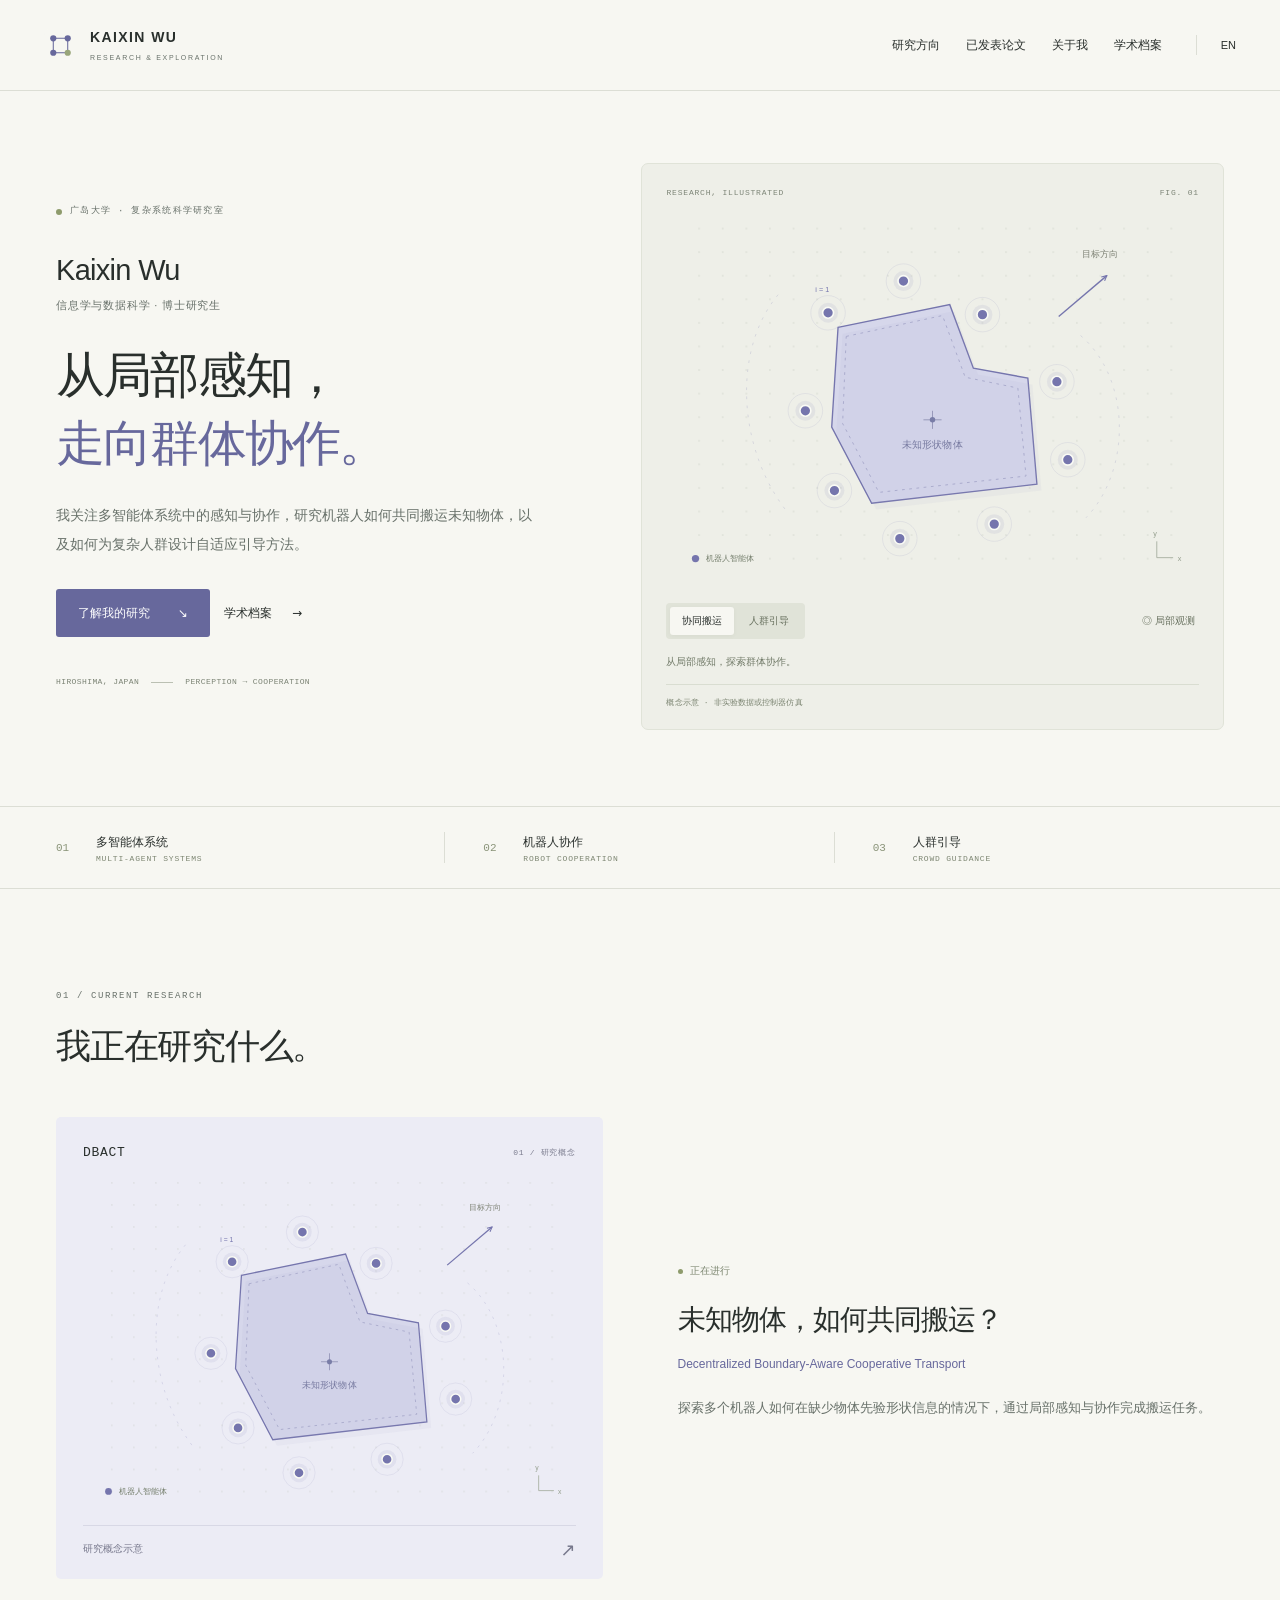
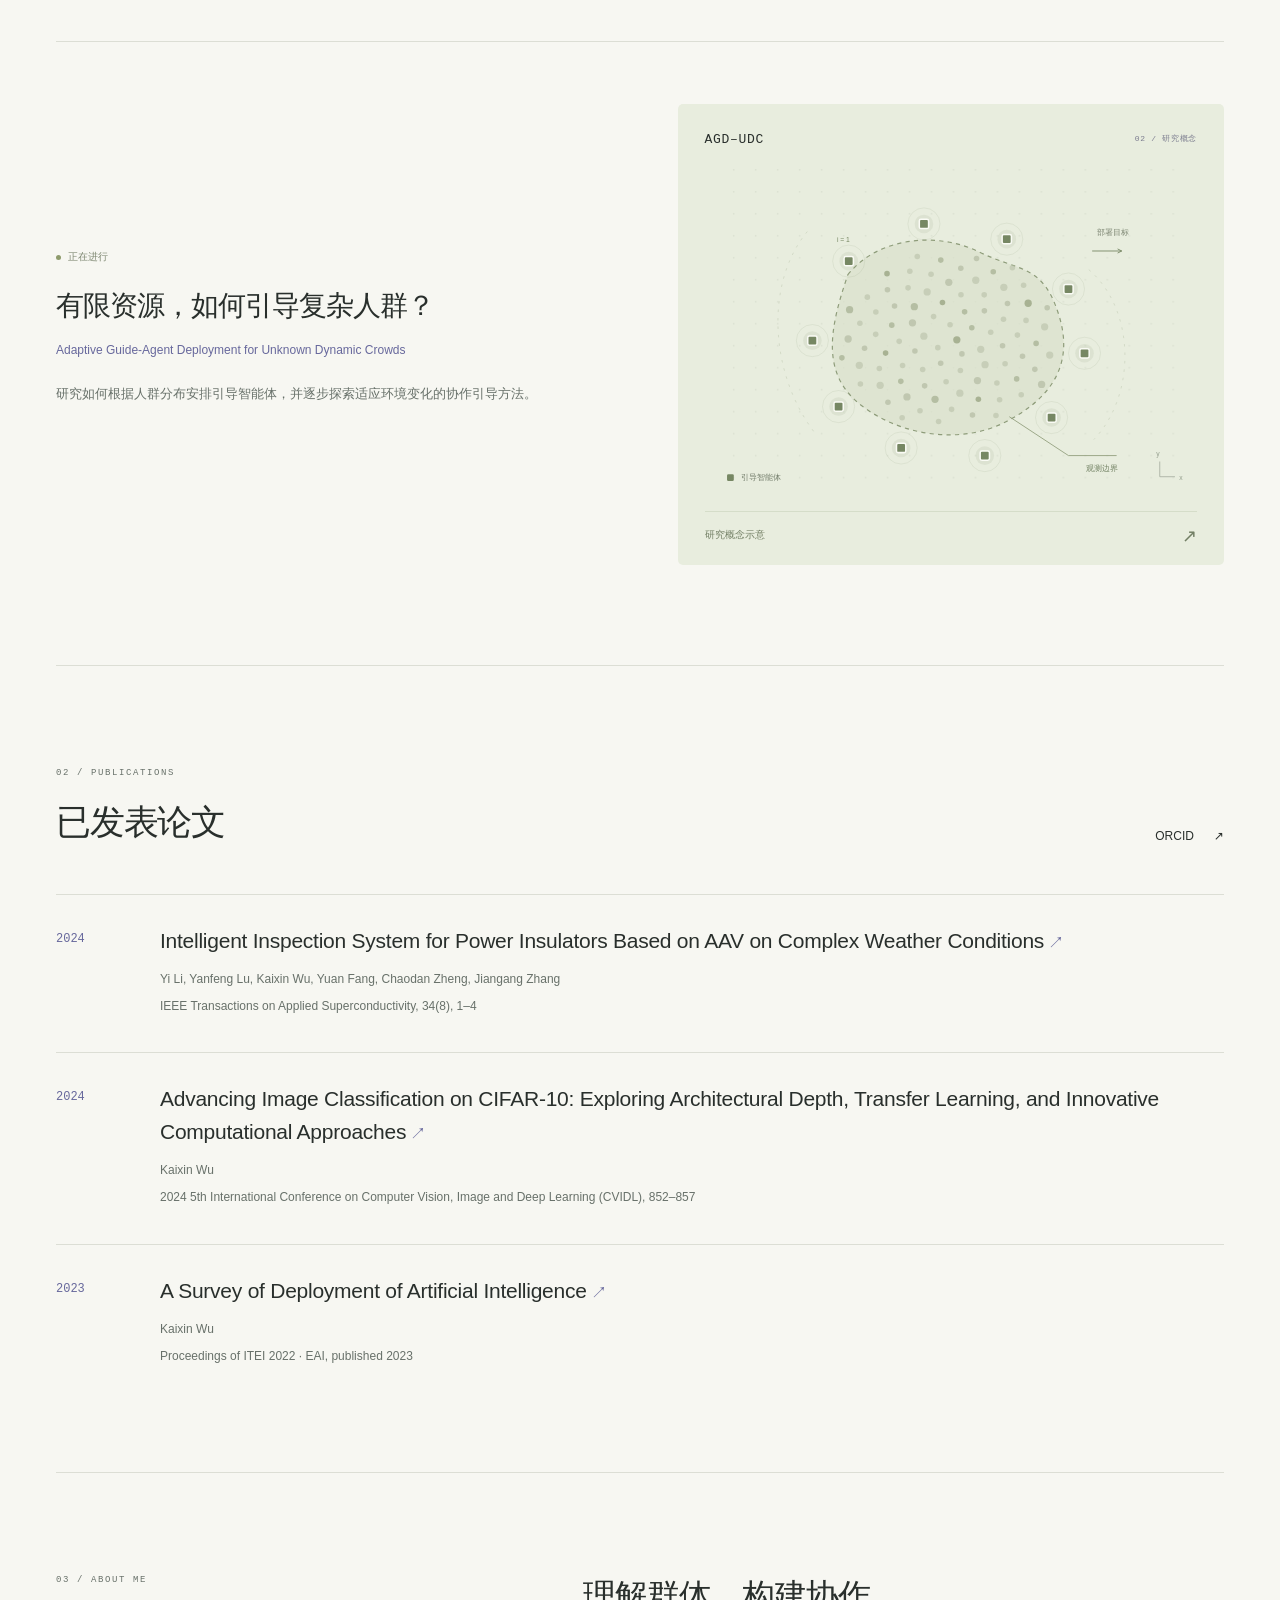
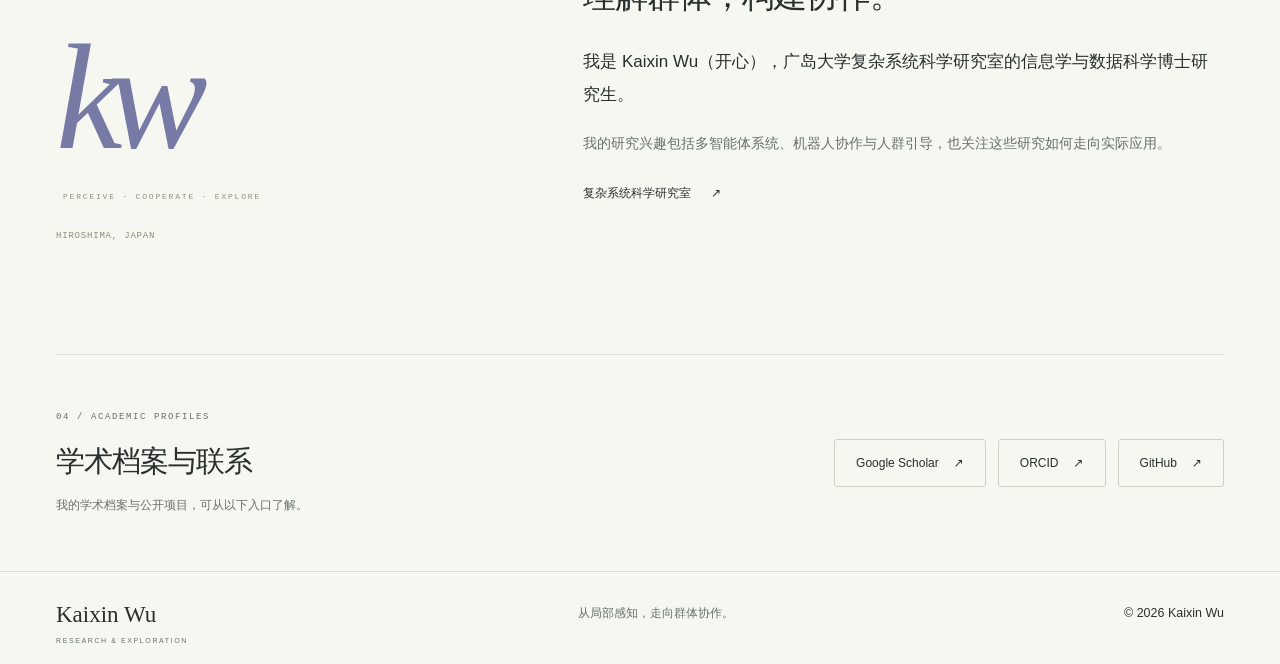
==== site/index.html @ 4027f494 "Publish concise profile with verified publications and remove unpublished material from main history" ====
<!doctype html><html lang="zh-CN"><head><meta charset="utf-8"><meta name="viewport" content="width=device-width,initial-scale=1"><title>Kaixin Wu · 个人研究主页</title><meta name="description" content="我关注多智能体系统中的感知与协作，研究机器人如何共同搬运未知物体，以及如何为复杂人群设计自适应引导方法。"><meta name="theme-color" content="#f7f7f2"><meta property="og:title" content="Kaixin Wu · Research & Exploration"><meta property="og:type" content="website"><meta property="og:image" content="https://wu-kaixin.github.io/collective-horizons/assets/social-card.png"><meta property="og:description" content="我关注多智能体系统中的感知与协作，研究机器人如何共同搬运未知物体，以及如何为复杂人群设计自适应引导方法。"><link rel="canonical" href="https://wu-kaixin.github.io/collective-horizons/"><link rel="alternate" hreflang="zh-CN" href="https://wu-kaixin.github.io/collective-horizons/"><link rel="alternate" hreflang="en" href="https://wu-kaixin.github.io/collective-horizons/en/"><link rel="icon" href="./assets/favicon.svg"><link rel="stylesheet" href="./assets/style.css"><link rel="stylesheet" href="./assets/portfolio.css"><script defer src="./assets/app.js"></script></head><body data-language="zh"><a class="skip" href="#main">跳至内容</a><header class="site-header"><div class="header-inner"><a class="brand" href="./"><img src="./assets/favicon.svg" width="33" height="33" alt=""><span>KAIXIN WU<small>RESEARCH & EXPLORATION</small></span></a><nav class="main-nav" id="navigation" aria-label="主导航"><a href="#research">研究方向</a><a href="#publications">已发表论文</a><a href="#about">关于我</a><a href="#profiles">学术档案</a></nav><div class="header-actions"><a class="lang-switch" href="en/" aria-label="Switch to English">EN</a><button class="menu-button" aria-expanded="false" aria-controls="navigation" aria-label="打开导航">☰</button></div></div></header>
<main id="main"><section class="pf-hero wrap"><div class="pf-hero-copy"><div class="pf-eyebrow"><i></i>广岛大学 · 复杂系统科学研究室</div><p class="pf-name">Kaixin Wu<span>信息学与数据科学 · 博士研究生</span></p><h1>从局部感知，<br><em>走向群体协作。</em></h1><p class="pf-intro">我关注多智能体系统中的感知与协作，研究机器人如何共同搬运未知物体，以及如何为复杂人群设计自适应引导方法。</p><div class="hero-buttons"><a class="button primary" href="#research">了解我的研究 <span>↘</span></a><a class="pf-text-link" href="#profiles">学术档案 <span>→</span></a></div><p class="pf-location">HIROSHIMA, JAPAN <span></span> PERCEPTION → COOPERATION</p></div>
<div class="pf-visual" data-concept-root data-prefix="./" data-language="zh"><div class="pf-visual-top"><span>RESEARCH, ILLUSTRATED</span><span data-concept-index>FIG. 01</span></div><img data-concept-image src="./assets/concept-transport-zh.svg" width="620" height="440" alt="机器人协作概念图"><div class="pf-visual-controls"><div role="group" aria-label="研究示意主题"><button data-mode="transport" aria-pressed="true" disabled>协同搬运</button><button data-mode="crowd" aria-pressed="false" disabled>人群引导</button></div><button class="pf-sensing" data-sensing aria-pressed="false" disabled>◎ 局部观测</button></div><p data-concept-caption>从局部感知，探索群体协作。</p><div class="pf-figure-note">概念示意 · 非实验数据或控制器仿真</div></div></section>
<div class="pf-topic-strip"><div class="wrap"><span><b>01</b>多智能体系统<small>MULTI-AGENT SYSTEMS</small></span><span><b>02</b>机器人协作<small>ROBOT COOPERATION</small></span><span><b>03</b>人群引导<small>CROWD GUIDANCE</small></span></div></div>
<section id="research" class="section wrap"><div class="pf-section-heading"><div><span class="eyebrow">01 / CURRENT RESEARCH</span><h2>我正在研究什么。</h2></div></div><article class="pf-project "><div class="pf-project-art transport"><div class="pf-art-top"><span>DBACT</span><span>01 / 研究概念</span></div><img src="./assets/concept-transport-zh.svg" alt="研究主题概念示意，非实验结果" width="620" height="440" loading="lazy"><div class="pf-art-bottom">研究概念示意<span>↗</span></div></div><div class="pf-project-copy"><span class="pf-status"><i></i>正在进行</span><h3>未知物体，如何共同搬运？</h3><p class="pf-project-subtitle">Decentralized Boundary-Aware Cooperative Transport</p><p>探索多个机器人如何在缺少物体先验形状信息的情况下，通过局部感知与协作完成搬运任务。</p></div></article><article class="pf-project reverse"><div class="pf-project-art crowd"><div class="pf-art-top"><span>AGD–UDC</span><span>02 / 研究概念</span></div><img src="./assets/concept-crowd-zh.svg" alt="研究主题概念示意，非实验结果" width="620" height="440" loading="lazy"><div class="pf-art-bottom">研究概念示意<span>↗</span></div></div><div class="pf-project-copy"><span class="pf-status"><i></i>正在进行</span><h3>有限资源，如何引导复杂人群？</h3><p class="pf-project-subtitle">Adaptive Guide-Agent Deployment for Unknown Dynamic Crowds</p><p>研究如何根据人群分布安排引导智能体，并逐步探索适应环境变化的协作引导方法。</p></div></article></section>
<section id="publications" class="section wrap pf-publications"><div class="pf-section-heading"><div><span class="eyebrow">02 / PUBLICATIONS</span><h2>已发表论文</h2></div><a class="pf-text-link" href="https://orcid.org/0009-0009-8963-4432" target="_blank" rel="noopener noreferrer">ORCID <span>↗</span></a></div><article class="pf-publication"><span class="pf-publication-year">2024</span><div><h3><a href="https://doi.org/10.1109/TASC.2024.3465368" target="_blank" rel="noopener noreferrer">Intelligent Inspection System for Power Insulators Based on AAV on Complex Weather Conditions<span aria-hidden="true"> ↗</span></a></h3><p>Yi Li, Yanfeng Lu, Kaixin Wu, Yuan Fang, Chaodan Zheng, Jiangang Zhang</p><p class="pf-publication-venue">IEEE Transactions on Applied Superconductivity, 34(8), 1–4</p></div></article><article class="pf-publication"><span class="pf-publication-year">2024</span><div><h3><a href="https://doi.org/10.1109/CVIDL62147.2024.10604269" target="_blank" rel="noopener noreferrer">Advancing Image Classification on CIFAR-10: Exploring Architectural Depth, Transfer Learning, and Innovative Computational Approaches<span aria-hidden="true"> ↗</span></a></h3><p>Kaixin Wu</p><p class="pf-publication-venue">2024 5th International Conference on Computer Vision, Image and Deep Learning (CVIDL), 852–857</p></div></article><article class="pf-publication"><span class="pf-publication-year">2023</span><div><h3><a href="https://doi.org/10.4108/eai.23-12-2022.2329084" target="_blank" rel="noopener noreferrer">A Survey of Deployment of Artificial Intelligence<span aria-hidden="true"> ↗</span></a></h3><p>Kaixin Wu</p><p class="pf-publication-venue">Proceedings of ITEI 2022 · EAI, published 2023</p></div></article></section>
<section id="about" class="section wrap pf-about"><div><span class="eyebrow">03 / ABOUT ME</span><div class="pf-monogram" aria-hidden="true">kw<span>PERCEIVE · COOPERATE · EXPLORE</span></div><p>HIROSHIMA, JAPAN</p></div><div><h2>理解群体，构建协作。</h2><p>我是 Kaixin Wu（开心），广岛大学复杂系统科学研究室的信息学与数据科学博士研究生。</p><p>我的研究兴趣包括多智能体系统、机器人协作与人群引导，也关注这些研究如何走向实际应用。</p><div class="about-links"><a class="pf-text-link" href="https://csslab.jp/members/" target="_blank" rel="noopener noreferrer">复杂系统科学研究室 <span>↗</span></a></div></div></section>
<section id="profiles" class="pf-contact wrap"><div><span class="eyebrow">04 / ACADEMIC PROFILES</span><h2>学术档案与联系</h2><p>我的学术档案与公开项目，可从以下入口了解。</p></div><div class="profile-links"><a class="button secondary" href="https://scholar.google.com/citations?hl=zh-CN&amp;user=kzJ1vUcAAAAJ" target="_blank" rel="noopener noreferrer">Google Scholar <span aria-hidden="true">↗</span></a><a class="button secondary" href="https://orcid.org/0009-0009-8963-4432" target="_blank" rel="noopener noreferrer">ORCID <span aria-hidden="true">↗</span></a><a class="button secondary" href="https://github.com/Wu-kaixin" target="_blank" rel="noopener noreferrer">GitHub <span aria-hidden="true">↗</span></a></div></section></main>
<footer><div class="footer-inner"><a class="footer-brand" href="#main">Kaixin Wu<span>RESEARCH & EXPLORATION</span></a><p>从局部感知，走向群体协作。</p><small>© 2026 Kaixin Wu</small></div></footer></body></html>
---- site/assets/style.css ----
@charset "UTF-8";
:root{--ink:#1d2d3d;--muted:#657585;--blue:#365eb6;--pale:#edf2fa;--orange:#dc734c;--line:#dde4ea;--paper:#f8fafb;--white:#fff;--green:#41796b}
*{box-sizing:border-box}html{scroll-behavior:smooth;scroll-padding-top:110px}body{margin:0;background:var(--paper);color:var(--ink);font-family:Inter,"Segoe UI","Noto Sans SC","Microsoft YaHei",sans-serif;font-size:15px;line-height:1.8;-webkit-font-smoothing:antialiased}
a{color:inherit;text-decoration:none}button,select{font:inherit}button,a,select{-webkit-tap-highlight-color:transparent}button{cursor:pointer}button:disabled{cursor:default}a:focus-visible,button:focus-visible,select:focus-visible,summary:focus-visible{outline:3px solid var(--orange);outline-offset:5px}img{max-width:100%;height:auto}h1,h2,h3,p{margin-top:0}h1,h2,h3{font-weight:550;line-height:1.4;letter-spacing:-.035em}h2{font-size:36px;margin-bottom:22px}h3{font-size:23px}p{color:var(--muted)}code{font-size:12px;word-break:break-word}::selection{background:#d4e1fd}
.wrap{width:min(1200px,calc(100% - 96px));margin-inline:auto}.section{padding:104px 0}.skip{position:fixed;left:20px;top:-100px;z-index:99;background:var(--blue);padding:12px 18px;color:white}.skip:focus{top:14px}.site-header{position:sticky;top:0;z-index:30;background:rgba(248,250,251,.96);border-bottom:1px solid var(--line);backdrop-filter:blur(14px)}
.header-inner{width:min(1344px,calc(100% - 80px));height:92px;margin:auto;display:flex;align-items:center;gap:34px}.brand{display:flex;align-items:center;gap:12px;white-space:nowrap;line-height:1.3;font-size:18px;letter-spacing:-.6px}.brand b{font-family:Georgia,serif;font-weight:400;font-style:italic}.brand small{display:block;font-size:8px;letter-spacing:2.4px;margin-top:7px;color:var(--muted)}
.main-nav{display:flex;align-items:center;gap:28px;margin-left:auto;font-size:13px}.main-nav a:hover,.text-link:hover,.lang-switch:hover{color:var(--blue)}.header-actions{display:flex;gap:15px;align-items:center}.lang-switch{font-size:12px;border-left:1px solid #cbd5df;padding-left:24px}.menu-button{display:none;background:transparent;border:0;font-size:25px}.eyebrow{display:block;font-size:10px;font-weight:650;letter-spacing:1.9px;color:var(--blue);line-height:1.7;margin-bottom:22px}
.hero{display:grid;grid-template-columns:1fr 1.13fr;gap:56px;align-items:center;padding-top:82px;padding-bottom:88px;min-height:710px}.hero h1{font-size:67px;font-weight:500;line-height:1.23;letter-spacing:-2px;margin:20px 0 28px}.hero h1 em{font-style:normal;color:var(--blue)}html[lang=en] .hero h1{font-size:62px;line-height:1.14;letter-spacing:-2.8px}html[lang=en] .hero h1 em{font-family:Georgia,serif;font-style:italic;font-weight:400}
.hero-description{font-size:15px;line-height:1.95;max-width:450px;margin-bottom:30px}.hero-buttons,.button-row{display:flex;gap:14px;align-items:center;flex-wrap:wrap}.button{display:inline-flex;justify-content:center;align-items:center;gap:28px;padding:11px 20px;font-size:13px;line-height:1.7;border:1px solid transparent;transition:background .2s,transform .2s}.button:hover{transform:translateY(-2px)}.primary{background:var(--blue);color:white}.primary:hover{background:#284a92}.secondary{border-color:#cbd6e4}.secondary:hover{background:var(--pale)}.quiet{padding-left:8px}.hero-signature{display:flex;gap:12px;align-items:center;margin-top:39px;font-size:12px}.hero-signature small{display:block;color:var(--muted);font-size:10px;letter-spacing:.3px}.signature{font-family:Georgia,serif;font-style:italic;border:1px solid #d4dce5;width:38px;height:38px;display:grid;place-items:center;border-radius:50%;color:#6b7b91}
.hero-figure{position:relative;margin-top:25px;align-self:center}.figure-top{display:flex;justify-content:space-between;font-size:9px;letter-spacing:1.3px;color:var(--muted);border-bottom:1px solid var(--line);padding-bottom:14px}.dot{display:inline-block;width:6px;height:6px;background:var(--green);border-radius:50%;margin-right:6px}.geometry-view{display:block;width:100%;height:auto;margin-top:13px}.figure-controls{display:flex;justify-content:space-between;gap:14px;align-items:center;border-top:1px solid var(--line);padding-top:17px;font-size:9px;color:var(--muted)}.segmented{display:flex;gap:4px}.segmented button{border:1px solid transparent;background:transparent;font-size:10px;padding:5px 10px;border-radius:3px;color:var(--muted)}.segmented button[aria-pressed=true]{border-color:#c5d2e5;background:#edf2f9;color:var(--blue)}
.discipline-strip{border-block:1px solid var(--line)}.discipline-strip .wrap{display:flex;justify-content:space-between;gap:20px;padding-block:23px;font-size:9px;font-weight:600;letter-spacing:1.5px;color:#5e7184}.section-head{display:flex;align-items:start;justify-content:space-between}.section-head .eyebrow{margin-bottom:14px}.section-head h2{margin-bottom:20px}.section-intro{display:flex;justify-content:space-between;gap:70px;align-items:start;margin-bottom:37px}.section-intro p{max-width:590px;margin:0}.side-note{font-size:10px;letter-spacing:1.5px;color:var(--muted);text-align:right;line-height:2}.section-description{max-width:740px;margin-bottom:34px}
.project-grid{display:grid;grid-template-columns:repeat(3,minmax(0,1fr));gap:20px}.project-card{position:relative;display:flex;flex-direction:column;padding:27px 28px 30px;border:1px solid var(--line);min-height:427px;background:#fff}.card-top{display:flex;align-items:center;justify-content:space-between;gap:8px;font-size:8px;letter-spacing:1px;color:#718193}.status{font-size:9px;letter-spacing:0;white-space:nowrap;padding:2px 7px;background:#edf4f1;color:#417967;border-radius:2px}.status.future{background:#f8eee8;color:#a85e41}.project-card h3{font-size:26px;margin-bottom:15px}.project-card p{font-size:13px;line-height:1.95;margin-bottom:24px}.project-icon{font-family:Georgia,serif;font-size:57px;line-height:1.2;color:var(--blue);margin:26px 0 25px;height:65px;position:relative;max-width:100px}.project-icon i{font-style:normal;position:absolute;font-size:70px;opacity:.2;left:30px;top:-12px}.future-card .project-icon{color:var(--orange)}.project-card .text-link{margin-top:auto;padding-top:25px}.text-link{display:inline-flex;align-items:center;justify-content:space-between;gap:12px;font-size:12px;font-weight:550;line-height:1.65}.tags{display:flex;gap:7px;flex-wrap:wrap}.tags span{font-size:9px;line-height:1.5;padding:4px 7px;background:#f0f3f7;color:#5e7085;letter-spacing:.25px}.crowd-dots{display:grid;grid-template-columns:repeat(5,8px);gap:6px;align-content:center;height:65px;margin:26px 0 25px;transform:rotate(-12deg);width:70px}.crowd-dots i{display:block;background:#6a8e83;width:6px;height:6px;border-radius:50%}.crowd-dots i:nth-child(4n){background:#bfd4cc}.crowd-dots i:nth-child(7n){background:var(--orange)}
.evidence-section,.light-band{background:#eef2f6}.explorer{background:white;border:1px solid #d8e1ea;padding:32px}.explorer-title{display:flex;gap:20px;align-items:start;justify-content:space-between}.explorer-title .eyebrow{font-size:8px;margin-bottom:8px}.explorer-title h3{font-size:28px;margin:0 0 15px}.pill{display:inline-block;font-size:10px;line-height:1.6;color:#59738e;background:#f0f4f8;border:1px solid #dfe7ef;border-radius:3px;padding:5px 9px;white-space:nowrap}.explorer-intro{font-size:12px;margin-bottom:22px}.filter-row{display:grid;grid-template-columns:1fr 1.15fr 1.25fr auto;gap:15px;align-items:end}.filter-row label{font-size:10px;font-weight:600;color:#62778c;display:flex;flex-direction:column;gap:7px;letter-spacing:.3px}select{display:block;min-width:0;width:100%;color:#314459;border:1px solid #ced9e4;background:#fff;border-radius:3px;padding:10px 28px 10px 10px;font-size:12px;height:42px}.reset-button{height:42px;background:#f1f5f9;color:#557088;border:1px solid #dce5ed;border-radius:3px;padding:8px 16px;font-size:11px}
.data-stats{display:grid;grid-template-columns:repeat(4,1fr);gap:20px;margin:28px 0 26px;padding:23px 0;border-block:1px solid var(--line)}.data-stats strong{display:block;font-size:29px;font-weight:500;color:var(--ink);letter-spacing:-1px;line-height:1.5;font-variant-numeric:tabular-nums}.data-stats span{display:block;font-size:10px;color:#697c8e;margin-top:6px}.method-bars{display:flex;gap:20px;margin:15px 0 26px}.method-bar{flex:1}.method-bar>div{display:flex;justify-content:space-between;font-size:10px;color:#637587;margin-bottom:8px;gap:12px}.bar-track{height:7px!important;background:#ecf0f4;border-radius:1px;overflow:hidden}.bar-track span{display:block;background:var(--blue);height:100%}.method-bar:nth-child(2) .bar-track span{background:#608c7e}.method-bar:nth-child(3) .bar-track span{background:#df875d}
.table-wrap{max-width:100%;overflow:auto}table{width:100%;border-collapse:collapse;font-size:11px;text-align:left;line-height:1.7}caption{text-align:left;font-size:10px;color:#7b8c9c;padding-bottom:10px}th{background:#f6f8fb;color:#62778b;font-size:10px;font-weight:550;white-space:nowrap}th,td{padding:11px 14px;border-bottom:1px solid #e7ecf1}td{font-variant-numeric:tabular-nums}td:first-child{min-width:140px}td small{font-size:9px;color:var(--muted);display:block}.case-details{margin-top:20px}.case-details>summary{font-size:12px;cursor:pointer;color:var(--blue);padding-block:8px}.case-details table{min-width:820px}.case-details td:nth-child(3){max-width:240px}.case-details details{min-width:140px;font-size:9px;white-space:normal}.case-details details summary{cursor:pointer}.badge-ok{color:#397960}.badge-bad{color:#ab5135}.data-message{font-size:12px;color:#a54c31;margin-top:18px}.data-message:empty{display:none}.source-note{font-size:10px;line-height:1.95;margin:20px 0 0;color:#768697}.source-note .text-link{margin-right:22px}.source-links{display:flex;gap:28px;margin-top:15px}.source-links .text-link{font-size:10px}.paper-feature{display:grid;grid-template-columns:250px 1fr;gap:65px;align-items:center;padding:32px 35px;border-top:1px solid var(--line);border-bottom:1px solid var(--line)}.paper-cover{background:#fff;box-shadow:0 7px 22px #263f5a12;border:1px solid #dde5ee;aspect-ratio: .72;padding:27px 22px;transform:rotate(-3deg);display:flex;flex-direction:column;justify-content:space-between}.paper-cover>span{font-size:7px;letter-spacing:1px;line-height:1.6;color:#78899c}.paper-mini-title{font-family:Georgia,serif;font-size:18px;line-height:1.25}.paper-lines{height:38px;background:repeating-linear-gradient(to bottom,#dce3eb 0px,#dce3eb 1px,transparent 1px,transparent 6px);width:100%}.paper-cover svg{width:100%;height:85px}.paper-text h3{font-size:30px;line-height:1.5;margin:22px 0 18px;max-width:740px}.paper-text p{font-size:13px}.paper-text .muted{font-size:11px}.paper-text .button-row{margin-top:25px}.paper-text .button{font-size:11px}.horizon-section{background:#23394e;color:#f1f5fa}.horizon-section .eyebrow{color:#9db9dd}.horizon-section p{color:#b4c2cf}.roadmap{display:grid;grid-template-columns:repeat(3,1fr);gap:43px;margin-top:40px}.roadmap article{position:relative;padding-top:32px;border-top:1px solid #62768c}.roadmap-number{position:absolute;top:-17px;font-family:Georgia,serif;background:#23394e;padding-right:15px;font-size:22px;color:#b1c6dd}.roadmap .eyebrow{font-size:8px;letter-spacing:1.5px;margin:3px 0 12px}.roadmap h3{font-size:22px}.roadmap p{font-size:13px;line-height:1.9;margin:0}.horizon-bottom{border-top:1px solid #4b6076;margin-top:50px;padding-top:26px;display:flex;gap:27px;align-items:start}.horizon-bottom>span{font-size:27px;color:#e69670}.horizon-bottom p{font-size:13px;max-width:960px;margin:0}.about-section{display:grid;grid-template-columns:1fr 1.7fr;gap:100px}.about-identity{padding-right:50px;border-right:1px solid var(--line)}.monogram{position:relative;display:grid;place-items:center;background:#e7edf5;color:var(--blue);width:112px;height:112px;font:italic 36px Georgia,serif;margin-bottom:25px}.monogram span{position:absolute;bottom:7px;right:12px;color:var(--orange);font-size:25px}.about-identity h2{font-size:26px;letter-spacing:-.6px}.about-identity h2 span{display:block;font-size:15px;font-weight:400;color:var(--muted);margin-top:5px}.about-identity p{font-size:12px}.about-text h2{font-size:32px;margin-bottom:22px}.about-text p{font-size:14px;line-height:2}.about-links{display:flex;gap:23px;flex-wrap:wrap;margin:25px 0}.about-links .text-link{font-size:11px}.small{font-size:10px!important}.muted{color:var(--muted)}
footer{border-top:1px solid var(--line);padding:44px max(48px,calc((100% - 1200px)/2)) 24px;background:#f0f3f6}.footer-inner{display:flex;align-items:start;justify-content:space-between;gap:35px}.footer-brand{font:21px Georgia,serif;white-space:nowrap}.footer-brand span{display:block;font:10px "Segoe UI",sans-serif;letter-spacing:3px;margin-top:9px;color:var(--muted)}.footer-inner p{font-size:12px;margin:0}.footer-inner p small{font-size:10px}.footer-inner>div{display:flex;gap:23px}.footer-inner .text-link{font-size:11px}.footer-note{border-top:1px solid #dce3e9;margin-top:30px;padding-top:16px;font-size:9px;color:#788899}
.detail-hero{padding-top:50px;padding-bottom:58px;border-bottom:1px solid var(--line)}.back-link{display:block;font-size:11px;color:var(--muted);margin-bottom:34px}.detail-hero .eyebrow{font-size:10px}.detail-hero h1{font-size:53px;line-height:1.3;margin-bottom:24px}.detail-hero>p{max-width:790px;font-size:16px;line-height:1.9}.detail-hero .tags{margin-top:24px}.detail-section{padding-top:65px;padding-bottom:65px}.detail-section h2{font-size:30px}.two-column{display:grid;grid-template-columns:1.3fr 1fr;gap:65px;align-items:start}.two-column p{font-size:14px;line-height:2}.note-box{background:#eef3f8;border-left:2px solid #93accf;padding:26px 29px}.note-box .eyebrow{margin-bottom:13px}.note-box p{font-size:12px;margin-bottom:16px}.note-box .text-link{display:flex;margin-top:13px;font-size:11px}.note-box h3{font-size:20px}.process-grid{display:grid;grid-template-columns:repeat(4,1fr);gap:26px;margin-top:45px}.process-grid>div{border-top:1px solid var(--line);padding-top:14px}.process-grid span{font-size:10px;color:var(--blue);letter-spacing:1px}.process-grid h3{font-size:20px;margin:10px 0}.process-grid p{font-size:12px}.research-figure{margin:20px 0 0;padding:20px;background:white}.research-figure img{display:block;width:100%;height:auto}.research-figure figcaption{font-size:11px;line-height:1.9;color:var(--muted);padding-top:18px}.research-figure figcaption .text-link{margin-left:12px}.finding-grid{display:grid;grid-template-columns:repeat(3,1fr);gap:35px;margin-top:35px}.finding-grid article>span{color:var(--orange);font:27px Georgia,serif}.finding-grid h3{font-size:21px;margin:13px 0}.finding-grid p{font-size:13px;line-height:1.9}.research-list{padding-left:23px;color:var(--muted);font-size:14px}.research-list li{padding-left:5px;margin-bottom:14px}.resource-panel{padding:28px;background:#eef3f8}.resource-panel h3{margin-bottom:15px}.resource-panel a{display:flex;border-bottom:1px solid #d6e1eb;padding-block:14px;gap:20px;font-size:12px}.resource-panel a:last-child{border-bottom:none}.detail-section .roadmap-number{background:var(--paper);color:var(--blue)}.detail-section .roadmap article{border-color:#c4d0de}.detail-section .roadmap .eyebrow{color:var(--blue)}
.crowd-illustration{position:relative;display:flex;align-items:center;justify-content:space-around;gap:40px;min-height:310px;border:1px solid #dce5ed;background-color:#f3f6f9;background-image:radial-gradient(#ccd6e1 1px,transparent 1px);background-size:20px 20px;margin-top:40px;padding:45px}.crowd-illustration>span{position:absolute;bottom:12px;right:20px;font-size:9px;color:var(--muted)}.crowd-cluster{position:relative;display:grid;grid-template-columns:repeat(5,10px);gap:12px;padding:30px;border:2px dashed #94accf;border-radius:44%;transform:rotate(-10deg)}.crowd-cluster i{width:6px;height:6px;background:#567b72;border-radius:50%}.crowd-cluster i:nth-child(3n){background:#a8bdb6}.crowd-cluster b{position:absolute;bottom:-20px;right:10px;font-size:11px;background:var(--blue);border:7px solid #f3f6f9;border-radius:50%;color:white;width:40px;height:40px;display:grid;place-items:center}.crowd-cluster.c2{grid-template-columns:repeat(6,10px);border-radius:35%;padding:40px;transform:rotate(14deg)}.crowd-cluster.c3{grid-template-columns:repeat(4,10px);padding:25px;transform:rotate(3deg)}
.metric-grid{display:grid;grid-template-columns:repeat(4,1fr);gap:20px;margin:35px 0 50px}.metric-grid strong{font-size:32px;letter-spacing:-1px;font-weight:500;display:block}.metric-grid>div:last-child strong{font-size:24px;line-height:2.4}.metric-grid span{display:block;font-size:11px;color:var(--muted)}.resource-bars{margin-top:20px}.resource-bars>div{display:grid;grid-template-columns:80px 1fr 55px;gap:15px;align-items:center;font-size:12px;padding-block:10px}.resource-bars i{height:8px;background:linear-gradient(to right,var(--blue) var(--bar),#d8e2ed var(--bar));border-radius:2px}.resource-bars b{font-size:12px;font-weight:500;color:var(--blue)}.repository-list article{display:grid;grid-template-columns:50px 1fr auto;gap:22px;padding:30px 0;border-bottom:1px solid var(--line);align-items:center}.repo-number{align-self:start;font:24px Georgia,serif;color:#8aa1b8}.repository-list h3{margin-bottom:7px}.repository-list p{font-size:13px;margin:0 0 10px}.repository-list code{background:#eaf0f7;padding:4px 9px;color:#5b748e;font-size:10px}.download-grid{display:grid;grid-template-columns:repeat(3,1fr);gap:25px;margin-top:30px}.download-grid article{padding:27px;background:white;border:1px solid var(--line);display:flex;flex-direction:column}.download-grid article>span{font-size:9px;letter-spacing:1.5px;color:var(--blue);margin-bottom:20px}.download-grid h3{font-size:22px}.download-grid p{font-size:12px}.download-grid .text-link{margin-top:auto;padding-top:10px}
@media(min-width:1600px){.hero{min-height:790px;gap:85px}.hero h1{font-size:76px}}
@media(max-width:1100px){.wrap{width:calc(100% - 64px)}.header-inner{width:calc(100% - 48px);gap:23px}.main-nav{gap:20px}.hero{gap:32px}.hero h1{font-size:56px}html[lang=en] .hero h1{font-size:51px}.hero .eyebrow{font-size:8px;letter-spacing:1.2px}.figure-controls{flex-wrap:wrap}.project-card{padding:23px 20px}.card-top{flex-wrap:wrap}.project-card h3{font-size:23px}.about-section{gap:55px}.about-identity{padding-right:25px}.paper-feature{gap:40px;padding:30px 15px}.paper-text h3{font-size:26px}.footer-inner{flex-wrap:wrap}.two-column{gap:38px}.metric-grid strong{font-size:28px}.metric-grid>div:last-child strong{font-size:20px}}
@media(max-width:850px){.main-nav{gap:14px;font-size:11px}.header-inner{height:80px}.brand{font-size:16px}.brand svg{width:27px}.lang-switch{padding-left:13px}.hero{padding-top:54px;padding-bottom:58px;gap:25px;min-height:610px}.hero h1{font-size:48px}html[lang=en] .hero h1{font-size:44px}.hero-description{font-size:13px}.hero-buttons{gap:8px}.hero-buttons .button{gap:14px;padding:10px 15px;font-size:11px}.hero-signature{margin-top:27px}.section{padding:75px 0}h2{font-size:30px}.project-grid{gap:12px}.project-card{padding:20px 17px}.project-card h3{font-size:22px}.project-card p{font-size:12px}.project-card .tags{gap:4px}.tags span{font-size:8px}.filter-row{grid-template-columns:1fr 1fr}.reset-button{align-self:end}.data-stats{gap:13px}.data-stats strong{font-size:25px}.explorer{padding:25px}.paper-feature{grid-template-columns:190px 1fr;gap:35px}.paper-text h3{font-size:24px}.paper-cover{padding:20px}.roadmap{gap:25px}.roadmap h3{font-size:20px}.roadmap p{font-size:12px}.about-section{grid-template-columns:1fr 1.5fr;gap:40px}.about-text h2{font-size:28px}.about-text p{font-size:13px}.side-note{display:none}.detail-hero h1{font-size:45px}.two-column{grid-template-columns:1fr}.note-box{max-width:none}.crowd-illustration{gap:20px;padding:30px 20px}.crowd-cluster{gap:8px;padding:22px}.crowd-cluster.c2{padding:29px}.metric-grid{grid-template-columns:repeat(2,1fr)}.finding-grid{gap:22px}.finding-grid h3{font-size:19px}.download-grid{gap:14px}.download-grid article{padding:20px}.download-grid h3{font-size:20px}}
@media(max-width:680px){html{scroll-padding-top:90px}.wrap{width:calc(100% - 40px)}.header-inner{width:calc(100% - 36px);height:76px;gap:12px;justify-content:space-between}.brand{font-size:17px}.brand small{font-size:7px;letter-spacing:2px}.header-actions{gap:16px}.nav-ready .menu-button{display:block}.site-header:not(.nav-ready) .header-inner{height:auto;flex-wrap:wrap;padding-block:16px}.lang-switch{border:0;padding:0}.main-nav{display:flex;position:static;order:3;width:100%;left:0;right:0;top:76px;background:var(--paper);border-bottom:1px solid var(--line);padding:18px 22px;flex-wrap:wrap;justify-content:center;gap:18px 26px;font-size:13px;box-shadow:0 6px 10px #17304c09}.nav-ready .main-nav{display:none;position:absolute}.nav-ready .main-nav.open{display:flex}.hero{display:flex;flex-direction:column;gap:20px;align-items:stretch;padding-top:43px;padding-bottom:43px;min-height:0}.hero .eyebrow{font-size:8px;margin-bottom:18px}.hero h1{font-size:53px;line-height:1.2;letter-spacing:-1.5px;margin:16px 0 25px}html[lang=en] .hero h1{font-size:49px;letter-spacing:-2px}.hero-description{font-size:14px;max-width:none;line-height:1.9}.hero-buttons .button{font-size:12px;padding:12px 18px}.hero-signature{margin-top:28px}.hero-figure{margin:15px 0 0;width:100%}.figure-top{font-size:8px}.figure-controls{gap:8px;font-size:8px}.figure-controls .segmented button{font-size:10px}.discipline-strip .wrap{display:grid;grid-template-columns:1fr 1fr;gap:12px;font-size:8px;letter-spacing:1px;padding-block:20px}.section{padding-block:62px}.section-head h2{font-size:28px}.section-intro{margin-bottom:28px}.section-intro p,.section-description{font-size:13px}.eyebrow{font-size:9px}.project-grid{grid-template-columns:1fr;gap:18px}.project-card{padding:25px 26px;min-height:355px}.card-top{font-size:9px}.project-card h3{font-size:26px}.project-card p{font-size:13px}.project-icon,.crowd-dots{margin:20px 0 21px}.project-card .text-link{padding-top:23px}.tags span{font-size:9px}.explorer{padding:20px 16px}.explorer-title{flex-wrap:wrap;gap:0}.explorer-title .pill{margin-bottom:16px;font-size:9px}.explorer-title h3{font-size:25px}.explorer-intro{font-size:11px}.filter-row{gap:12px}.filter-row label{font-size:10px}select{font-size:11px;padding-left:8px}.reset-button{font-size:11px}.data-stats{grid-template-columns:1fr 1fr;gap:20px;margin-block:23px;padding-block:20px}.data-stats strong{font-size:27px}.data-stats span{font-size:9px;line-height:1.6}.method-bars{flex-direction:column;gap:12px}.method-bar>div{font-size:10px}.source-note{font-size:10px}.source-links{gap:15px;flex-wrap:wrap}th,td{padding:10px}table{font-size:10px}th{font-size:9px}.paper-feature{grid-template-columns:1fr;padding:24px 0;gap:34px}.paper-cover{width:200px;margin:8px auto;padding:24px}.paper-text h3{font-size:25px}.paper-text .pill{font-size:9px;white-space:normal}.paper-text .button-row{gap:12px}.paper-text .button{font-size:11px}.roadmap{grid-template-columns:1fr;gap:43px;margin-top:37px}.roadmap h3{font-size:23px;margin-bottom:13px}.roadmap p{font-size:13px}.horizon-bottom{margin-top:35px;gap:17px}.horizon-bottom p{font-size:12px}.about-section{grid-template-columns:1fr;gap:40px}.about-identity{border-right:0;border-bottom:1px solid var(--line);padding:0 0 28px}.monogram{width:84px;height:84px;font-size:30px}.about-identity h2{font-size:26px}.about-identity p{font-size:12px}.about-text h2{font-size:29px}.about-links{gap:17px}.footer-inner{display:flex;flex-direction:column;gap:24px}.footer-inner>div{flex-wrap:wrap}footer{padding:35px 20px 22px}.footer-brand{font-size:23px}.footer-note{font-size:9px}.detail-hero{padding:33px 0 40px}.back-link{margin-bottom:26px}.detail-hero h1{font-size:37px;letter-spacing:-1.4px}.detail-hero>p{font-size:14px}.detail-section{padding-block:47px}.detail-section h2{font-size:27px}.two-column{gap:30px}.two-column p{font-size:13px}.note-box{padding:23px}.process-grid{grid-template-columns:1fr 1fr;gap:20px;margin-top:32px}.process-grid h3{font-size:19px}.research-figure{padding:10px}.research-figure figcaption{font-size:10px}.finding-grid{grid-template-columns:1fr;gap:25px}.finding-grid h3{font-size:23px;margin-top:10px}.finding-grid p{font-size:13px}.crowd-illustration{gap:8px;padding:35px 8px;min-height:230px}.crowd-cluster{padding:16px;gap:6px;grid-template-columns:repeat(5,5px)}.crowd-cluster i{width:4px;height:4px}.crowd-cluster.c2{padding:19px;grid-template-columns:repeat(6,5px);gap:6px}.crowd-cluster.c3{padding:12px;grid-template-columns:repeat(4,5px);gap:6px}.crowd-cluster b{font-size:9px;width:32px;height:32px;border-width:5px;bottom:-19px}.crowd-illustration>span{font-size:8px}.metric-grid{gap:23px 15px;margin:25px 0 35px}.metric-grid strong{font-size:29px}.metric-grid>div:last-child strong{font-size:20px}.metric-grid span{font-size:10px}.repository-list article{grid-template-columns:28px 1fr;gap:15px}.repository-list article>.text-link{grid-column:2}.repository-list h3{font-size:22px}.repository-list p{font-size:12px}.download-grid{grid-template-columns:1fr;gap:18px}.download-grid article{padding:24px}.download-grid h3{font-size:23px}}
@media(prefers-reduced-motion:reduce){html{scroll-behavior:auto}*,*:before,*:after{transition:none!important;animation:none!important}}
@media print{.site-header,.hero-buttons,.figure-controls,.filter-row,.case-details,footer{display:none}.wrap{width:100%}.section,.detail-section{padding:25px 0}.hero{min-height:0;padding:0;gap:20px}.hero h1{font-size:40px}.project-grid{display:block}.project-card{break-inside:avoid;min-height:0;margin-bottom:12px}.horizon-section{background:#fff;color:#111}.horizon-section p{color:#555}.roadmap-number{background:white}.explorer{break-inside:avoid}.source-links a::after{content:" (" attr(href) ")";font-size:8px}.paper-cover{box-shadow:none}}
---- site/assets/portfolio.css ----
/* Research & Exploration — the user's draft, refined for a full research site. */
:root{--ink:#292f2c;--muted:#68716a;--blue:#67689c;--pale:#ececf4;--orange:#929b70;--line:#dcded5;--paper:#f7f7f2;--green:#708562}
body{font-family:Inter,"Avenir Next","Segoe UI","Noto Sans SC","Microsoft YaHei",sans-serif;line-height:1.85;background:var(--paper)}
h1,h2,h3{letter-spacing:-.035em;font-weight:500}.wrap{width:min(1180px,calc(100% - 112px))}.section{padding:100px 0}
.site-header{background:#f7f7f2f5}.header-inner{width:min(1280px,calc(100% - 88px));height:90px}.brand{font-size:14px;font-weight:650;letter-spacing:1.4px;gap:13px}.brand small{font-size:7px;letter-spacing:1.7px;margin-top:6px;font-weight:400}.main-nav{font-size:12px;gap:26px}.lang-switch{font-size:11px;border-color:var(--line)}
.eyebrow,.pf-eyebrow,.pf-visual-top,.pf-location,.pf-art-top,.pf-paper-strip>span,.pf-update time,.pf-about>div>p,.pf-figure-note{font-family:"SFMono-Regular",Consolas,"Liberation Mono",monospace}.eyebrow{color:var(--muted);font-size:9px;letter-spacing:1.6px;font-weight:400;margin-bottom:16px}
.button{border-radius:3px;font-size:12px;padding:12px 21px;min-height:48px;gap:28px}.primary:hover{background:#535583}.secondary{border-color:#cdd0c2}.pf-text-link{font-size:12px;display:inline-flex;align-items:center;gap:20px}.pf-text-link:hover{color:var(--blue)}.pf-hero{display:grid;grid-template-columns:1fr 1.13fr;gap:70px;align-items:center;min-height:715px;padding:72px 0 76px}.pf-hero-copy{min-width:0}.pf-eyebrow{font-size:9px;letter-spacing:1.3px;color:var(--muted);display:flex;align-items:center;gap:8px;margin-bottom:30px}.pf-eyebrow i,.pf-status i{width:6px;height:6px;background:#8e9b6c;border-radius:50%;flex-shrink:0}.pf-name{font-size:29px;letter-spacing:-.7px;color:var(--ink);line-height:1.4;margin:0}.pf-name>span{display:block;font-size:11px;letter-spacing:.8px;color:var(--muted);margin-top:7px}.pf-hero h1{font-size:49px;line-height:1.38;margin:29px 0 24px;letter-spacing:-1.8px}.pf-hero h1 em{font-style:normal;color:var(--blue)}.pf-intro{font-size:14px;line-height:2.05;max-width:480px;margin-bottom:30px}.pf-location{display:flex;align-items:center;gap:12px;font-size:8px;letter-spacing:.4px;color:#7b8374;margin:38px 0 0}.pf-location span{display:inline-block;width:22px;height:1px;background:#bbc0b3}
.pf-visual{border:1px solid #e0e3d8;border-radius:7px;background:#eeefe8;padding:22px 24px 18px;overflow:hidden;min-width:0}.pf-visual-top{display:flex;align-items:center;justify-content:space-between;font-size:8px;letter-spacing:.8px;color:#7d8577}.pf-visual>img{display:block;width:calc(100% + 30px);max-width:none;margin:3px -15px 0;aspect-ratio:620/440}.pf-visual-controls{display:flex;align-items:center;justify-content:space-between;gap:10px}.pf-visual-controls>div{display:flex;background:#e0e3d8;border-radius:4px;padding:4px;gap:3px}.pf-visual-controls button{border:0;border-radius:3px;background:transparent;color:#68715f;font-size:10px;padding:7px 12px;line-height:1.4}.pf-visual-controls button[aria-pressed=true]{background:var(--paper);color:var(--ink);box-shadow:0 1px 5px #2126200a}.pf-visual-controls .pf-sensing{padding-inline:4px}.pf-visual-controls button:disabled{cursor:default;opacity:.6}.pf-visual>p{font-size:10px;color:#717a68;line-height:1.85;margin:14px 0 12px;min-height:19px}.pf-figure-note{border-top:1px solid #d9ddd1;padding-top:11px;font-size:8px;letter-spacing:.1px;color:#7b8471}
.pf-topic-strip{border-block:1px solid var(--line)}.pf-topic-strip .wrap{display:grid;grid-template-columns:repeat(3,1fr);padding-block:25px}.pf-topic-strip .wrap>span{display:grid;grid-template-columns:28px 1fr;align-items:center;gap:2px 12px;font-size:12px;border-right:1px solid var(--line);padding-left:38px;line-height:1.7}.pf-topic-strip .wrap>span:first-child{padding-left:0}.pf-topic-strip .wrap>span:last-child{border:0}.pf-topic-strip b{font:11px Consolas,monospace;grid-row:span 2;color:#8a9479}.pf-topic-strip small{font:8px Consolas,monospace;letter-spacing:.8px;color:#7c8571}
.pf-section-heading{display:flex;justify-content:space-between;gap:60px;align-items:end;margin-bottom:46px}.pf-section-heading h2{font-size:35px;line-height:1.45;margin:0}.pf-section-heading>p{max-width:350px;font-size:13px;line-height:1.95;margin:0 0 3px}.pf-project{display:grid;grid-template-columns:1fr 1fr;gap:75px;align-items:center;padding:0 0 62px;border-bottom:1px solid var(--line)}.pf-project+.pf-project{padding:62px 0 0;border:0}.pf-project.reverse .pf-project-art{order:2}.pf-project-art{background:#ececf5;padding:24px 27px 19px;border-radius:5px;min-width:0}.pf-project-art.crowd{background:#e8edde}.pf-art-top{display:flex;justify-content:space-between;align-items:center;gap:20px;font-size:8px;letter-spacing:.7px;color:#7c7d8f}.pf-art-top>span:first-child{font-size:13px;color:var(--ink)}.pf-project-art>img{display:block;width:calc(100% + 32px);max-width:none;margin:-5px -16px -8px;aspect-ratio:620/440}.pf-art-bottom{display:flex;justify-content:space-between;gap:15px;border-top:1px solid #d8d8e5;padding-top:14px;font-size:10px;color:#77788c}.crowd .pf-art-bottom{color:#727f64;border-color:#d5ddc9}.pf-art-bottom span{font-size:18px;line-height:1.1}.pf-status{display:flex;align-items:center;gap:7px;color:#7c8670;font-size:10px;margin-bottom:18px}.pf-status i{width:5px;height:5px}.pf-project h3{font-size:28px;line-height:1.5;margin:0 0 14px}.pf-project-copy .pf-project-subtitle{color:var(--blue);font-size:12px;line-height:1.6;margin-bottom:21px}.pf-project-copy>p{font-size:13px;line-height:2}.pf-tags{display:flex;flex-wrap:wrap;gap:7px;margin-top:23px}.pf-tags span{font-size:9px;border:1px solid #dce0d3;padding:4px 8px;border-radius:3px;line-height:1.5;color:#79806f}.pf-project-link{display:flex;justify-content:space-between;gap:25px;max-width:390px;font-size:12px;border-top:1px solid var(--line);padding-top:18px;margin-top:28px}.pf-project-link:hover{color:var(--blue)}
.pf-evidence-band{background:#eeefe8;border-block:1px solid var(--line);padding:48px 0}.pf-evidence-band>.wrap{display:grid;grid-template-columns:1.35fr 1fr;gap:100px;align-items:center}.pf-evidence-band h2{font-size:29px;margin-bottom:14px}.pf-evidence-band p{font-size:12px;line-height:1.95;margin:0;max-width:560px}.pf-evidence-band .pf-project-link{border:0;margin-top:18px;padding:0;max-width:245px;color:var(--blue)}.pf-evidence-numbers{display:flex;justify-content:space-between;gap:25px}.pf-evidence-numbers>span{font-size:10px;color:#7b8372;line-height:1.8}.pf-evidence-numbers strong{font:italic 61px Georgia,serif;display:block;color:var(--blue);margin-bottom:12px}
.pf-updates{display:grid;grid-template-columns:repeat(3,1fr);gap:36px}.pf-update{border-top:1px solid #bcc1b2;padding-top:21px}.pf-update>div{display:flex;justify-content:space-between;align-items:center;gap:15px;font-size:9px;color:#849074}.pf-update time{font-size:9px;color:#7c8473}.pf-update h3{font-size:21px;margin:20px 0 14px;line-height:1.55}.pf-update h3 a{display:flex;justify-content:space-between;gap:16px}.pf-update h3 a:hover{color:var(--blue)}.pf-update h3 span{font-size:17px;color:#8d967b;flex-shrink:0}.pf-update>p{font-size:12px;line-height:1.95;margin-bottom:0}.pf-paper-strip{margin-top:50px;background:#ededf3;padding:26px 30px;display:grid;grid-template-columns:150px 1fr;gap:12px 32px;align-items:start}.pf-paper-strip>span{font-size:8px;letter-spacing:.8px;color:#797b94;line-height:1.8;padding-top:5px}.pf-paper-strip h3{font:22px/1.5 Georgia,serif;margin:0;max-width:800px}.pf-paper-strip>div{grid-column:2;display:flex;align-items:center;gap:25px;flex-wrap:wrap;font-size:9px;color:#81829a}.pf-paper-strip a{font-size:10px;color:#626397}
.pf-horizons{background:#303c35;color:#f0f3e9;padding:78px 0 36px}.pf-horizons .eyebrow{color:#b7c4ad}.pf-horizons .pf-section-heading>p{color:#bdc9b7}.pf-roadmap{display:grid;grid-template-columns:repeat(3,1fr);gap:0;border-top:1px solid #596751;padding-top:29px}.pf-roadmap article{padding:0 35px;border-right:1px solid #596751}.pf-roadmap article:first-child{padding-left:0}.pf-roadmap article:last-child{padding-right:0;border:0}.pf-roadmap article>div{display:flex;justify-content:space-between;align-items:center;color:#b7c6a9;font:12px Consolas,monospace}.pf-roadmap article>div span{border:1px solid #6d7a61;border-radius:3px;font:9px/1.6 "Segoe UI",sans-serif;padding:3px 7px;color:#c4cfb8}.pf-roadmap article:first-child>div span{background:#c8d8af;color:#303c35;border-color:#c8d8af}.pf-roadmap h3{font-size:23px;margin:30px 0 18px}.pf-roadmap p{font-size:12px;color:#bac8b4;line-height:2}.pf-roadmap strong{font-size:10px;font-weight:400;color:#d9e6ce;display:block;margin-top:24px}.pf-application{display:flex;gap:20px;border-top:1px solid #596751;padding-top:23px;margin-top:38px;align-items:start}.pf-application>span{font-size:24px;color:#bfcea9}.pf-application p{font-size:11px;line-height:1.95;color:#aebda6;max-width:1020px;margin:0}.pf-application b{font-size:11px;font-weight:500;color:#d5e0ca;display:block;margin-bottom:5px}
.pf-about{display:grid;grid-template-columns:.8fr 1.2fr;gap:100px}.pf-monogram{font:italic 150px/.95 Georgia,serif;letter-spacing:-15px;color:#777aa5;margin-top:37px}.pf-monogram span{display:block;font:8px Consolas,monospace;letter-spacing:1.8px;color:#8a927c;margin-top:24px;margin-left:7px}.pf-about>div>p{font-size:9px;color:#859174;letter-spacing:.8px;margin-top:27px}.pf-about>div:nth-child(2)>p{font:14px/2 "Segoe UI","Microsoft YaHei",sans-serif;letter-spacing:0;margin:0 0 18px;color:var(--muted)}.pf-about>div:nth-child(2)>p:first-of-type{font-size:17px;line-height:1.95;color:var(--ink)}.pf-about h2{font-size:33px;margin-bottom:25px}.pf-principles{display:grid;grid-template-columns:1fr 1fr;gap:30px;border-top:1px solid var(--line);margin-top:30px;padding-top:24px}.pf-principles span{font:10px Consolas,monospace;color:#8e987d}.pf-principles h3{font-size:14px;margin:10px 0}.pf-principles p{font-size:11px;line-height:1.9}.pf-about .about-links{margin-bottom:0}.pf-contact{display:flex;align-items:center;justify-content:space-between;gap:60px;padding-block:55px;border-top:1px solid var(--line)}.pf-contact h2{font-size:29px;margin-bottom:12px}.pf-contact p{font-size:12px;margin:0}.pf-contact .button{flex-shrink:0}.pf-prose{max-width:810px;padding-block:60px 85px}.pf-prose section+section{margin-top:45px}.pf-prose h2{font-size:26px}.pf-prose p{font-size:15px;line-height:2.15}footer{background:var(--paper);padding:30px max(56px,calc((100% - 1180px)/2)) 20px}.footer-brand{font:23px Georgia,serif}.footer-brand span{font-size:7px;letter-spacing:1.6px}.footer-note{font-size:8px;display:flex;justify-content:space-between;gap:15px;flex-wrap:wrap}.footer-note>a{margin-left:auto}
.detail-hero{padding-top:44px;padding-bottom:51px}.detail-hero h1{font-size:47px;max-width:940px}.detail-hero>p{font-size:15px}.detail-hero .tags span{background:#edeee6;color:#788167}.light-band,.evidence-section{background:#eeefe8}.note-box,.resource-panel{background:#eeeee8;border-color:#a7ae95}.explorer{border-color:#d9ddcf;border-radius:4px}.pill{color:#737a67;background:#edf0e7;border-color:#dce1d2}.reset-button{color:#707b62;background:#f0f3e9;border-color:#dce2d0}.bar-track{background:#efefe9}.method-bar:nth-child(2) .bar-track span{background:#899c76}.method-bar:nth-child(3) .bar-track span{background:#aaa77f}.source-note{color:#7d8773}.data-stats span,th,caption{color:#76816b}.resource-bars i{background:linear-gradient(to right,var(--blue) var(--bar),#dce1d2 var(--bar))}.research-figure{border:1px solid var(--line)}.repository-list code{background:#ececf4;color:var(--blue)}.repository-list article{border-color:var(--line)}
html[lang=en] .pf-hero h1{font-size:60px;line-height:1.13;letter-spacing:-2.5px}html[lang=en] .pf-hero h1 em{font-family:Georgia,serif;font-weight:400;font-style:italic;letter-spacing:-2px}html[lang=en] .pf-intro{font-size:13px;line-height:1.95}html[lang=en] .pf-section-heading h2{font-size:37px;line-height:1.28}html[lang=en] .pf-project h3{font-size:31px;line-height:1.3}
@media(min-width:1600px){.pf-hero{min-height:760px}.pf-hero h1{font-size:54px}html[lang=en] .pf-hero h1{font-size:66px}}
@media(max-width:1150px){.wrap{width:calc(100% - 72px)}.header-inner{width:calc(100% - 56px);gap:24px}.main-nav{gap:18px;font-size:11px}.pf-hero{gap:35px;min-height:655px}.pf-hero h1{font-size:42px}.pf-visual{padding-inline:18px}.pf-hero .pf-eyebrow{font-size:8px;letter-spacing:.8px}.pf-project{gap:43px}.pf-project h3{font-size:25px}.pf-section-heading h2{font-size:31px}.pf-evidence-band>.wrap{gap:60px}.pf-updates{gap:26px}.pf-update h3{font-size:20px}.pf-about{gap:65px}.pf-roadmap article{padding-inline:26px}html[lang=en] .pf-hero h1{font-size:51px}html[lang=en] .pf-project h3{font-size:27px}.pf-intro{font-size:13px}.pf-name{font-size:27px}}
@media(max-width:850px){.wrap{width:calc(100% - 48px)}.header-inner{width:calc(100% - 40px);height:80px}.main-nav{gap:12px;font-size:10px}.brand{font-size:12px;gap:9px}.brand svg{width:27px}.brand small{font-size:6px;letter-spacing:1px}.pf-hero{gap:35px;padding:48px 0;grid-template-columns:1fr}.pf-hero-copy{max-width:680px}.pf-eyebrow{margin-bottom:25px}.pf-hero h1{font-size:49px;margin-top:23px}.pf-intro{max-width:610px;font-size:14px}.pf-location{margin-top:28px}.pf-visual{max-width:640px;width:100%;justify-self:center}.pf-visual>img{max-height:385px}.pf-topic-strip .wrap>span{padding-left:17px;font-size:11px;gap:3px 7px;grid-template-columns:20px 1fr}.pf-topic-strip small{font-size:6px;letter-spacing:.4px}.section{padding-block:72px}.pf-section-heading{gap:35px;margin-bottom:35px}.pf-section-heading h2{font-size:27px}.pf-section-heading>p{font-size:11px;max-width:270px}.pf-project{gap:30px}.pf-project-art{padding:21px}.pf-art-top{font-size:7px}.pf-project h3{font-size:24px}.pf-project-copy>p{font-size:12px}.pf-project-subtitle{font-size:11px!important}.pf-project-link{font-size:11px}.pf-tags{gap:5px}.pf-tags span{font-size:8px}.pf-evidence-band>.wrap{gap:40px;grid-template-columns:1.2fr 1fr}.pf-evidence-band h2{font-size:25px}.pf-evidence-numbers{gap:17px}.pf-evidence-numbers strong{font-size:47px}.pf-evidence-numbers>span{font-size:9px}.pf-updates{gap:22px}.pf-update>div{flex-wrap:wrap;gap:6px}.pf-update h3{font-size:19px}.pf-update>p{font-size:11px}.pf-paper-strip{grid-template-columns:110px 1fr;padding:23px;gap:12px 24px}.pf-paper-strip h3{font-size:20px}.pf-horizons{padding-top:65px}.pf-roadmap article{padding-inline:20px}.pf-roadmap h3{font-size:20px}.pf-roadmap p{font-size:11px}.pf-about{gap:45px;grid-template-columns:.65fr 1.35fr}.pf-monogram{font-size:122px;letter-spacing:-12px}.pf-monogram span{font-size:7px;letter-spacing:.8px}.pf-about h2{font-size:28px}.pf-about>div:nth-child(2)>p{font-size:13px}.pf-about>div:nth-child(2)>p:first-of-type{font-size:15px}.pf-principles{gap:21px}.pf-contact{gap:30px}.pf-contact h2{font-size:25px}.pf-contact .button{font-size:11px;gap:16px}html[lang=en] .pf-hero h1{font-size:63px}html[lang=en] .pf-section-heading h2{font-size:30px}html[lang=en] .pf-project h3{font-size:26px}}
@media(max-width:680px){.wrap{width:calc(100% - 40px)}.header-inner{width:calc(100% - 36px);height:73px;gap:12px}.brand{font-size:12px;letter-spacing:1.2px}.brand small{font-size:6px;letter-spacing:1px}.nav-ready .main-nav{top:73px;background:var(--paper);font-size:13px;gap:16px 24px;padding:21px}.main-nav{margin-left:0}.header-actions{gap:19px}.menu-button{font-size:22px}.pf-hero{padding:37px 0;gap:32px;min-height:0}.pf-eyebrow{font-size:8px!important;letter-spacing:.5px!important;margin-bottom:23px}.pf-name{font-size:26px}.pf-name>span{font-size:10px;letter-spacing:.6px}.pf-hero h1{font-size:38px;letter-spacing:-1.3px;margin:24px 0 21px;line-height:1.4}.pf-intro{font-size:12px;line-height:2.05;margin-bottom:25px}.hero-buttons{gap:26px}.hero-buttons .button{font-size:11px;padding:11px 17px;min-height:45px;gap:22px}.pf-text-link{font-size:11px;gap:15px}.pf-location{font-size:6px;letter-spacing:.15px;gap:9px;margin-top:26px}.pf-location span{width:17px}.pf-visual{padding:17px 15px 14px;border-radius:5px}.pf-visual-top{font-size:7px}.pf-visual-controls{gap:5px}.pf-visual-controls button{font-size:9px;padding:7px 9px}.pf-visual-controls .pf-sensing{padding-inline:0}.pf-visual>p{font-size:9px;line-height:1.8;min-height:32px}.pf-figure-note{font-size:7px;letter-spacing:0}.pf-topic-strip .wrap{grid-template-columns:1fr;gap:13px;padding-block:21px}.pf-topic-strip .wrap>span{grid-template-columns:22px 1fr auto;border:0;padding-left:0;font-size:11px;gap:8px}.pf-topic-strip b{grid-row:auto;font-size:9px}.pf-topic-strip small{font-size:6px;letter-spacing:.3px}.section{padding-block:54px}.pf-section-heading{flex-direction:column;align-items:start;gap:16px;margin-bottom:29px}.pf-section-heading h2{font-size:27px;line-height:1.4}.pf-section-heading>p{max-width:none;font-size:12px;line-height:1.9}.pf-section-heading .eyebrow{font-size:8px;margin-bottom:12px}.pf-project{grid-template-columns:1fr;gap:27px;padding-bottom:38px}.pf-project+.pf-project{padding-top:38px}.pf-project.reverse .pf-project-art{order:0}.pf-project-art{padding:22px 22px 17px}.pf-project-art>img{margin-top:-8px;margin-bottom:-10px}.pf-art-top{font-size:7px}.pf-art-top>span:first-child{font-size:12px}.pf-art-bottom{font-size:9px}.pf-status{font-size:9px;margin-bottom:13px}.pf-project h3{font-size:25px;line-height:1.45;margin-bottom:11px}.pf-project-subtitle{font-size:11px!important;max-width:315px}.pf-project-copy>p{font-size:12px;line-height:2}.pf-tags{gap:7px;margin-top:20px}.pf-tags span{font-size:9px}.pf-project-link{font-size:11px;margin-top:24px}.pf-evidence-band{padding-block:38px}.pf-evidence-band>.wrap{grid-template-columns:1fr;gap:29px}.pf-evidence-band h2{font-size:25px}.pf-evidence-band p{font-size:11px}.pf-evidence-numbers{justify-content:flex-start;gap:50px}.pf-evidence-numbers strong{font-size:48px;margin-bottom:8px}.pf-updates{grid-template-columns:1fr;gap:26px}.pf-update{padding-top:18px}.pf-update>div{flex-wrap:nowrap}.pf-update h3{font-size:22px;margin:17px 0 12px}.pf-update>p{font-size:12px}.pf-paper-strip{margin-top:34px;grid-template-columns:1fr;padding:22px;gap:15px}.pf-paper-strip>span{font-size:8px}.pf-paper-strip h3{font-size:21px;line-height:1.5}.pf-paper-strip>div{grid-column:1;gap:12px 19px;font-size:8px}.pf-paper-strip>div>span{width:100%}.pf-horizons{padding:49px 0 28px}.pf-horizons h2{font-size:27px}.pf-roadmap{grid-template-columns:1fr;gap:28px;padding-top:24px}.pf-roadmap article{padding:0 0 25px!important;border:0;border-bottom:1px solid #596751}.pf-roadmap article:last-child{padding-bottom:0!important}.pf-roadmap h3{font-size:23px;margin:21px 0 14px}.pf-roadmap p{font-size:12px;margin-bottom:0}.pf-roadmap strong{font-size:10px;margin-top:17px}.pf-application{margin-top:28px;gap:16px}.pf-application p{font-size:10px}.pf-application b{font-size:11px}.pf-about{grid-template-columns:1fr;gap:31px}.pf-monogram{font-size:88px;letter-spacing:-8px;display:flex;align-items:center;gap:32px;margin-top:23px}.pf-monogram span{font-size:7px;letter-spacing:.7px;margin:0;max-width:155px;line-height:1.7}.pf-about>div>p{display:none}.pf-about>div:nth-child(2)>p{display:block;font-size:12px;line-height:2}.pf-about>div:nth-child(2)>p:first-of-type{font-size:15px;line-height:1.9}.pf-about h2{font-size:27px;line-height:1.4;margin-bottom:23px}.pf-principles{gap:22px;margin-top:25px;padding-top:21px}.pf-principles h3{font-size:13px}.pf-principles p{font-size:10px}.pf-about .about-links{gap:21px}.pf-contact{flex-direction:column;align-items:start;gap:25px;padding-block:42px}.pf-contact h2{font-size:24px}.pf-contact p{font-size:11px}.pf-contact .button{font-size:11px;gap:28px;padding-inline:18px}.detail-hero{padding:31px 0 37px}.detail-hero h1{font-size:36px;line-height:1.35}.detail-hero>p{font-size:13px}.pf-prose{padding-block:42px 60px}.pf-prose h2{font-size:24px}.pf-prose p{font-size:13px}.pf-prose section+section{margin-top:32px}.explorer{padding:20px 16px}.explorer-title h3{font-size:24px}.footer-inner{gap:22px}.footer-brand{font-size:23px}footer{padding:29px 20px 20px}.footer-note{font-size:8px;margin-top:25px}.footer-note>a{margin-left:0}html[lang=en] .pf-hero h1{font-size:46px;line-height:1.15;letter-spacing:-1.8px}html[lang=en] .pf-hero h1 em{letter-spacing:-1.7px}html[lang=en] .pf-intro{font-size:12px;line-height:1.9}html[lang=en] .pf-section-heading h2{font-size:29px;line-height:1.3}html[lang=en] .pf-project h3{font-size:28px;line-height:1.3}html[lang=en] .pf-topic-strip small{font-size:5px}.pf-visual>img{max-height:none}}
@media print{.pf-visual-controls,.pf-location,.pf-contact{display:none}.pf-horizons{background:white;color:#222}.pf-horizons p{color:#444}.pf-hero{min-height:0;padding-block:20px}.section{padding-block:30px}.pf-project,.pf-update,.pf-roadmap article{break-inside:avoid}.pf-hero h1{font-size:35px}}

.button span,.pf-text-link span,.pf-project-link>span,.pf-update h3 span,.pf-art-bottom>span,.pf-application>span{font-family:"DejaVu Sans","Noto Sans Symbols 2",sans-serif;font-weight:400}

.profile-links{display:flex;gap:12px;flex-wrap:wrap}.pf-contact .profile-links .button{font-size:12px;gap:15px}@media(max-width:850px){.pf-contact{flex-direction:column;align-items:start}.profile-links{gap:10px}}

.pf-publications{border-block:1px solid var(--line)}.pf-publication{display:grid;grid-template-columns:80px minmax(0,1fr);gap:24px;padding:30px 0;border-top:1px solid var(--line)}.pf-publication:last-child{padding-bottom:0}.pf-publication-year{font:12px Consolas,monospace;color:var(--blue);padding-top:7px}.pf-publication h3{font-size:21px;line-height:1.55;letter-spacing:-.25px;margin:0 0 12px;overflow-wrap:anywhere}.pf-publication h3 a:hover{color:var(--blue)}.pf-publication h3 span{font-size:16px;color:var(--blue)}.pf-publication p{font-size:12px;line-height:1.8;margin:5px 0}.pf-publication-venue{color:var(--muted)}@media(max-width:680px){.pf-publication{grid-template-columns:1fr;gap:10px;padding:24px 0}.pf-publication-year{padding:0}.pf-publication h3{font-size:18px}.pf-publication p{font-size:11px}}
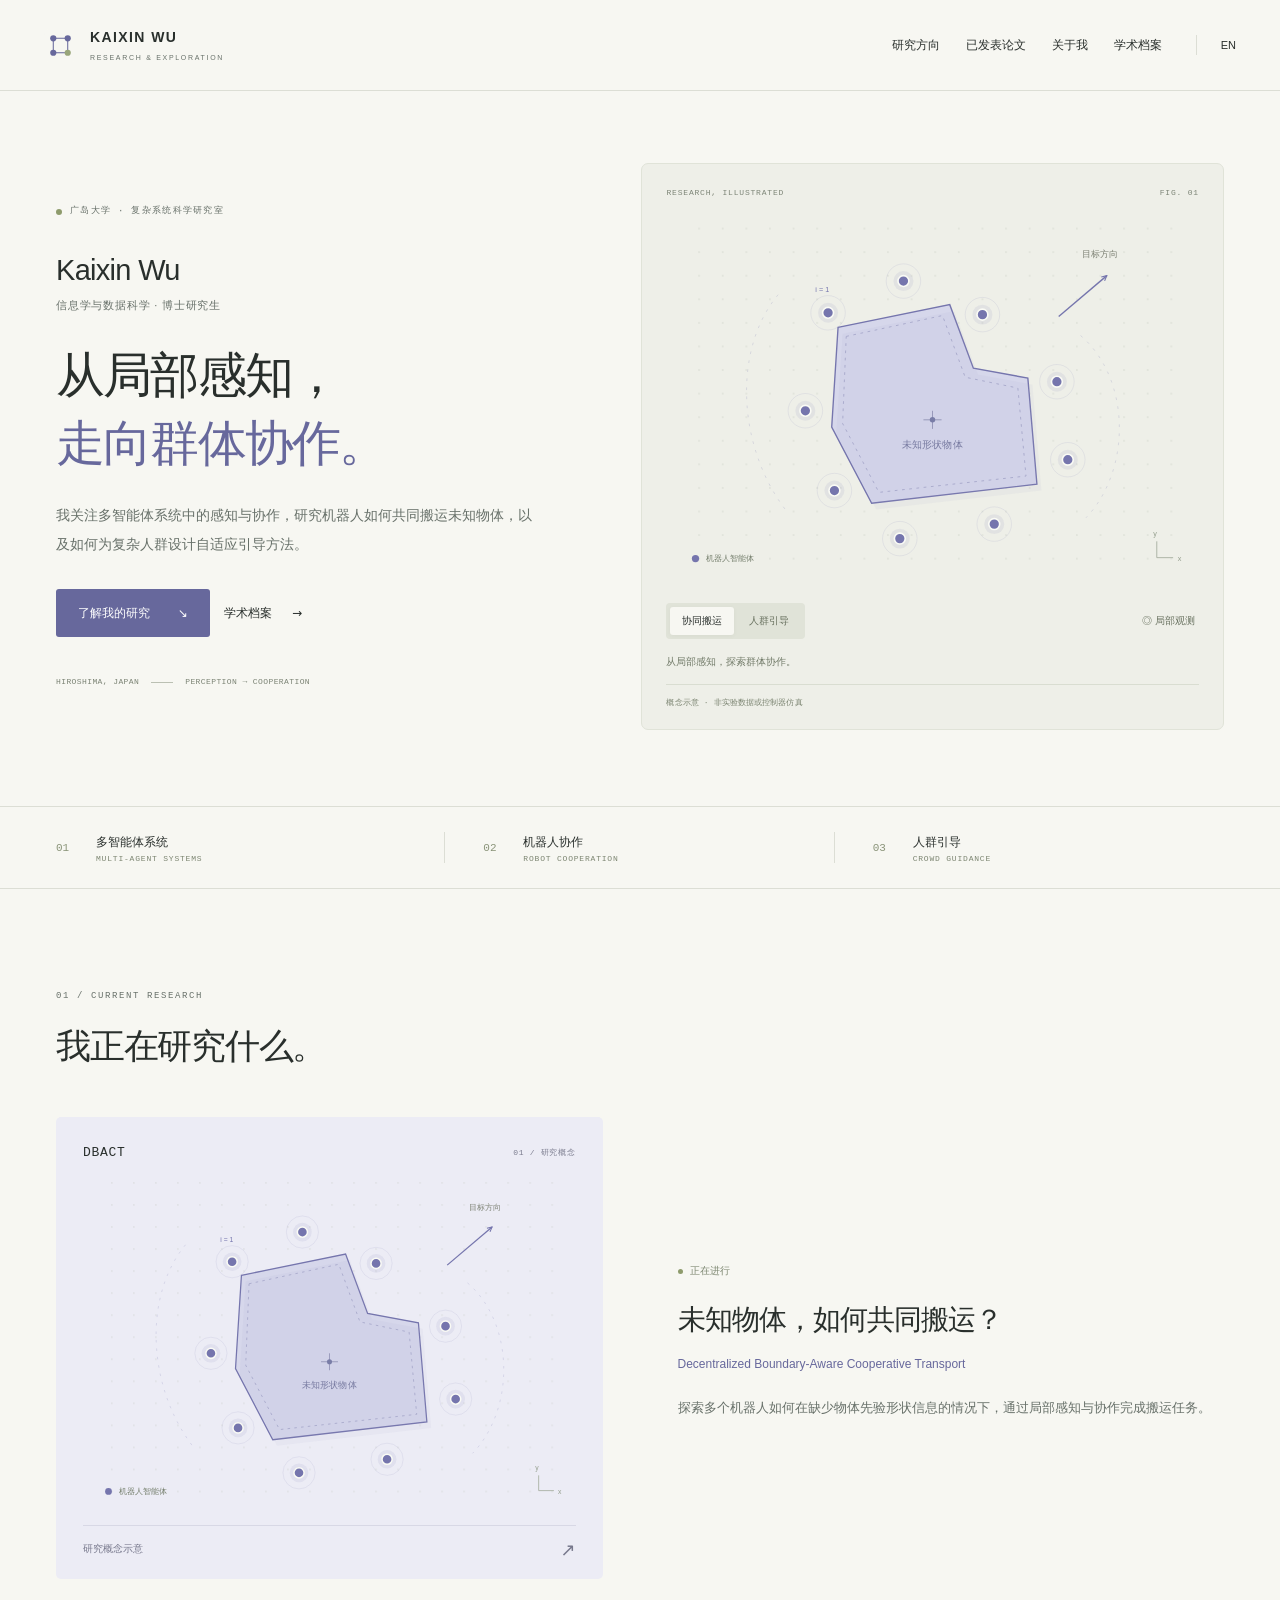
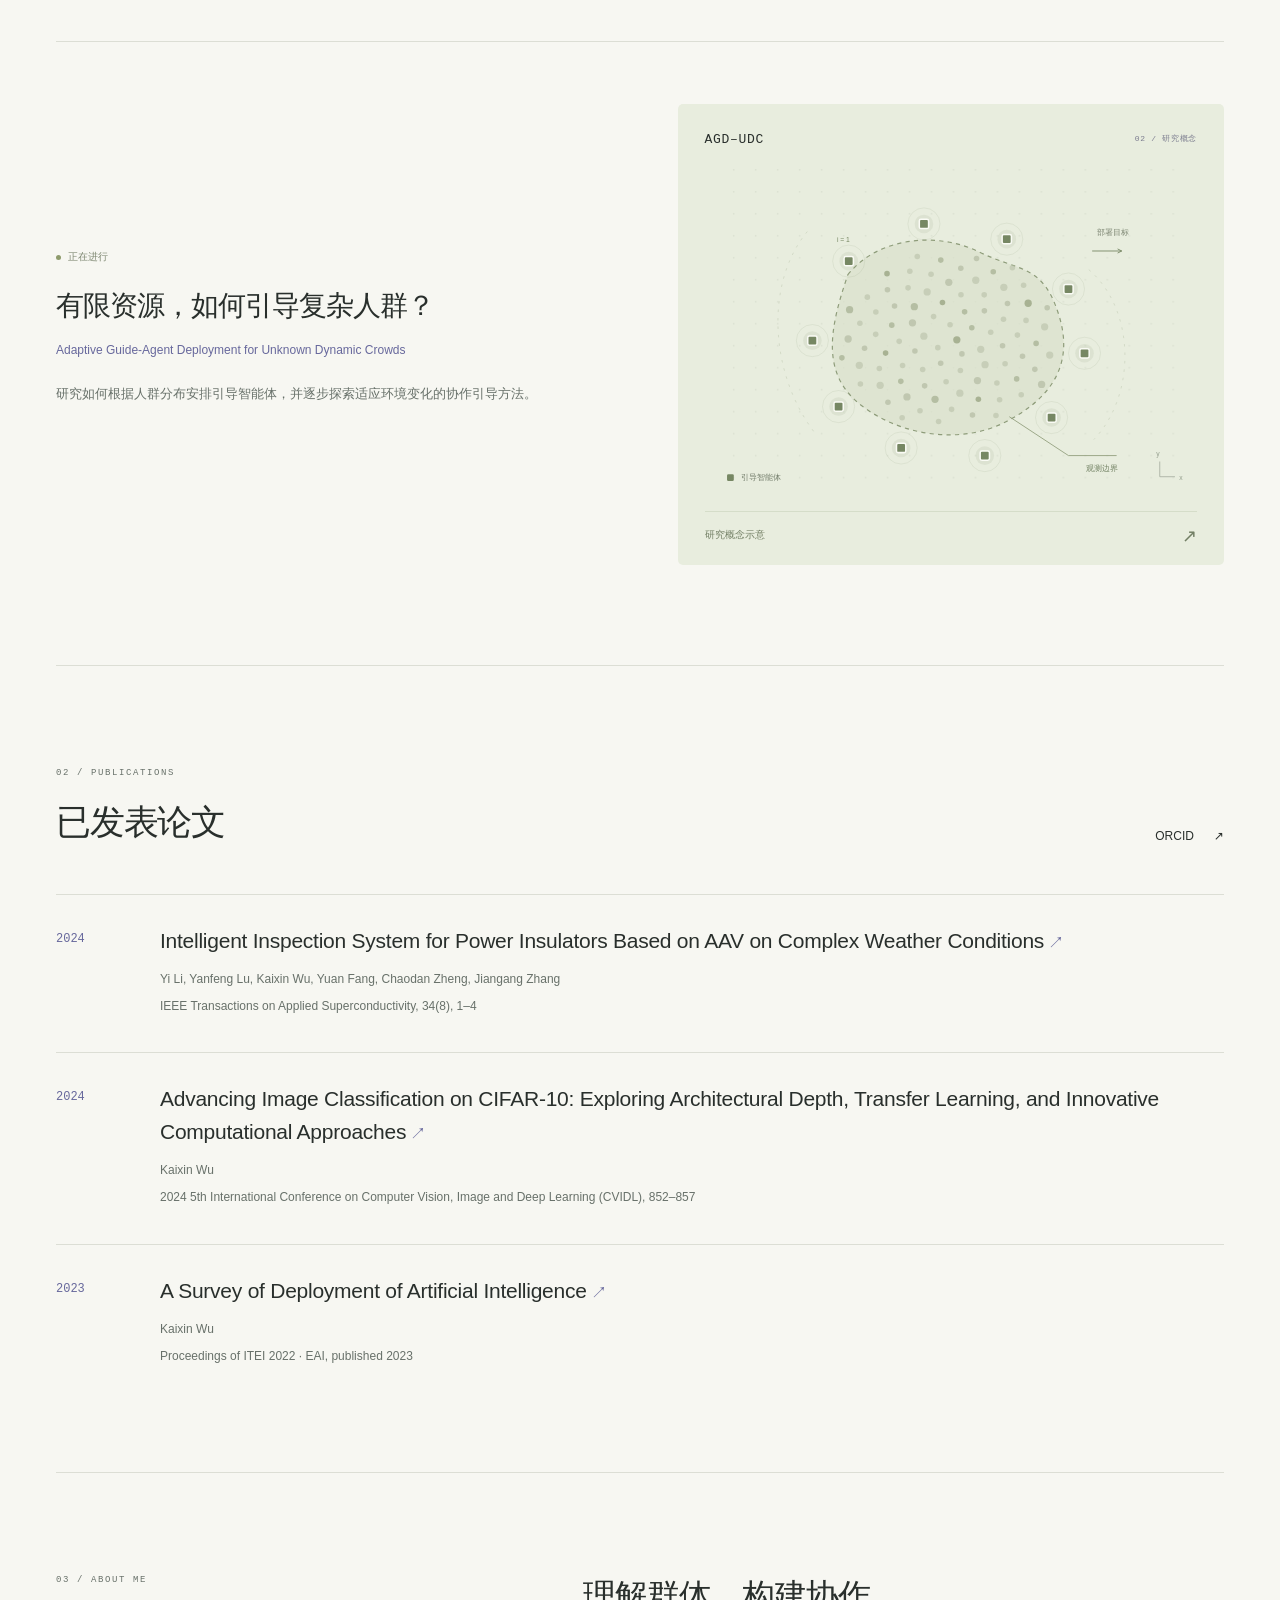
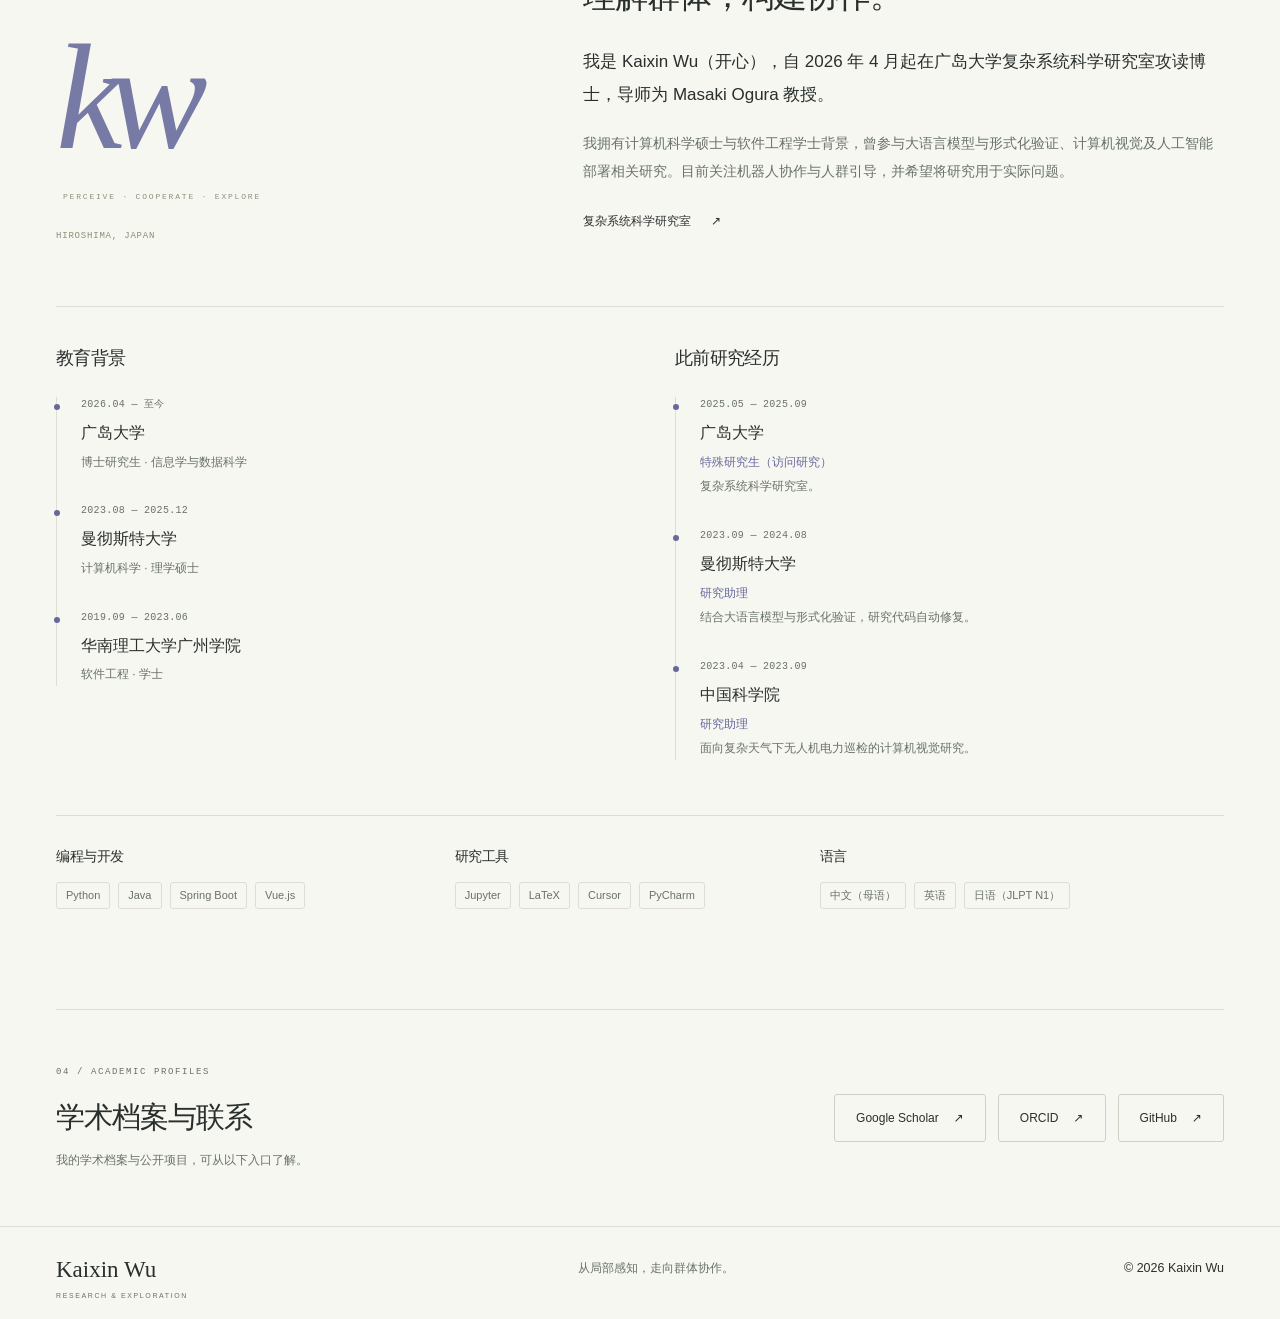
==== commit 7cfedc20: "Update bilingual biography, education and selected experience from CV" ====
--- a/site/index.html
+++ b/site/index.html
@@ -4,6 +4,6 @@
 <div class="pf-topic-strip"><div class="wrap"><span><b>01</b>多智能体系统<small>MULTI-AGENT SYSTEMS</small></span><span><b>02</b>机器人协作<small>ROBOT COOPERATION</small></span><span><b>03</b>人群引导<small>CROWD GUIDANCE</small></span></div></div>
 <section id="research" class="section wrap"><div class="pf-section-heading"><div><span class="eyebrow">01 / CURRENT RESEARCH</span><h2>我正在研究什么。</h2></div></div><article class="pf-project "><div class="pf-project-art transport"><div class="pf-art-top"><span>DBACT</span><span>01 / 研究概念</span></div><img src="./assets/concept-transport-zh.svg" alt="研究主题概念示意，非实验结果" width="620" height="440" loading="lazy"><div class="pf-art-bottom">研究概念示意<span>↗</span></div></div><div class="pf-project-copy"><span class="pf-status"><i></i>正在进行</span><h3>未知物体，如何共同搬运？</h3><p class="pf-project-subtitle">Decentralized Boundary-Aware Cooperative Transport</p><p>探索多个机器人如何在缺少物体先验形状信息的情况下，通过局部感知与协作完成搬运任务。</p></div></article><article class="pf-project reverse"><div class="pf-project-art crowd"><div class="pf-art-top"><span>AGD–UDC</span><span>02 / 研究概念</span></div><img src="./assets/concept-crowd-zh.svg" alt="研究主题概念示意，非实验结果" width="620" height="440" loading="lazy"><div class="pf-art-bottom">研究概念示意<span>↗</span></div></div><div class="pf-project-copy"><span class="pf-status"><i></i>正在进行</span><h3>有限资源，如何引导复杂人群？</h3><p class="pf-project-subtitle">Adaptive Guide-Agent Deployment for Unknown Dynamic Crowds</p><p>研究如何根据人群分布安排引导智能体，并逐步探索适应环境变化的协作引导方法。</p></div></article></section>
 <section id="publications" class="section wrap pf-publications"><div class="pf-section-heading"><div><span class="eyebrow">02 / PUBLICATIONS</span><h2>已发表论文</h2></div><a class="pf-text-link" href="https://orcid.org/0009-0009-8963-4432" target="_blank" rel="noopener noreferrer">ORCID <span>↗</span></a></div><article class="pf-publication"><span class="pf-publication-year">2024</span><div><h3><a href="https://doi.org/10.1109/TASC.2024.3465368" target="_blank" rel="noopener noreferrer">Intelligent Inspection System for Power Insulators Based on AAV on Complex Weather Conditions<span aria-hidden="true"> ↗</span></a></h3><p>Yi Li, Yanfeng Lu, Kaixin Wu, Yuan Fang, Chaodan Zheng, Jiangang Zhang</p><p class="pf-publication-venue">IEEE Transactions on Applied Superconductivity, 34(8), 1–4</p></div></article><article class="pf-publication"><span class="pf-publication-year">2024</span><div><h3><a href="https://doi.org/10.1109/CVIDL62147.2024.10604269" target="_blank" rel="noopener noreferrer">Advancing Image Classification on CIFAR-10: Exploring Architectural Depth, Transfer Learning, and Innovative Computational Approaches<span aria-hidden="true"> ↗</span></a></h3><p>Kaixin Wu</p><p class="pf-publication-venue">2024 5th International Conference on Computer Vision, Image and Deep Learning (CVIDL), 852–857</p></div></article><article class="pf-publication"><span class="pf-publication-year">2023</span><div><h3><a href="https://doi.org/10.4108/eai.23-12-2022.2329084" target="_blank" rel="noopener noreferrer">A Survey of Deployment of Artificial Intelligence<span aria-hidden="true"> ↗</span></a></h3><p>Kaixin Wu</p><p class="pf-publication-venue">Proceedings of ITEI 2022 · EAI, published 2023</p></div></article></section>
-<section id="about" class="section wrap pf-about"><div><span class="eyebrow">03 / ABOUT ME</span><div class="pf-monogram" aria-hidden="true">kw<span>PERCEIVE · COOPERATE · EXPLORE</span></div><p>HIROSHIMA, JAPAN</p></div><div><h2>理解群体，构建协作。</h2><p>我是 Kaixin Wu（开心），广岛大学复杂系统科学研究室的信息学与数据科学博士研究生。</p><p>我的研究兴趣包括多智能体系统、机器人协作与人群引导，也关注这些研究如何走向实际应用。</p><div class="about-links"><a class="pf-text-link" href="https://csslab.jp/members/" target="_blank" rel="noopener noreferrer">复杂系统科学研究室 <span>↗</span></a></div></div></section>
+<section id="about" class="section wrap pf-about"><div><span class="eyebrow">03 / ABOUT ME</span><div class="pf-monogram" aria-hidden="true">kw<span>PERCEIVE · COOPERATE · EXPLORE</span></div><p>HIROSHIMA, JAPAN</p></div><div><h2>理解群体，构建协作。</h2><p>我是 Kaixin Wu（开心），自 2026 年 4 月起在广岛大学复杂系统科学研究室攻读博士，导师为 Masaki Ogura 教授。</p><p>我拥有计算机科学硕士与软件工程学士背景，曾参与大语言模型与形式化验证、计算机视觉及人工智能部署相关研究。目前关注机器人协作与人群引导，并希望将研究用于实际问题。</p><div class="about-links"><a class="pf-text-link" href="https://csslab.jp/members/" target="_blank" rel="noopener noreferrer">复杂系统科学研究室 <span>↗</span></a></div></div><div class="pf-background"><section aria-labelledby="education-title"><h3 id="education-title">教育背景</h3><ol class="pf-cv-list"><li><span class="pf-cv-date">2026.04 — 至今</span><h4>广岛大学</h4><p>博士研究生 · 信息学与数据科学</p></li><li><span class="pf-cv-date">2023.08 — 2025.12</span><h4>曼彻斯特大学</h4><p>计算机科学 · 理学硕士</p></li><li><span class="pf-cv-date">2019.09 — 2023.06</span><h4>华南理工大学广州学院</h4><p>软件工程 · 学士</p></li></ol></section><section aria-labelledby="experience-title"><h3 id="experience-title">此前研究经历</h3><ol class="pf-cv-list"><li><span class="pf-cv-date">2025.05 — 2025.09</span><h4>广岛大学</h4><p class="pf-cv-role">特殊研究生（访问研究）</p><p>复杂系统科学研究室。</p></li><li><span class="pf-cv-date">2023.09 — 2024.08</span><h4>曼彻斯特大学</h4><p class="pf-cv-role">研究助理</p><p>结合大语言模型与形式化验证，研究代码自动修复。</p></li><li><span class="pf-cv-date">2023.04 — 2023.09</span><h4>中国科学院</h4><p class="pf-cv-role">研究助理</p><p>面向复杂天气下无人机电力巡检的计算机视觉研究。</p></li></ol></section></div><div class="pf-skills-grid"><section><h3>编程与开发</h3><ul><li>Python</li><li>Java</li><li>Spring Boot</li><li>Vue.js</li></ul></section><section><h3>研究工具</h3><ul><li>Jupyter</li><li>LaTeX</li><li>Cursor</li><li>PyCharm</li></ul></section><section><h3>语言</h3><ul><li>中文（母语）</li><li>英语</li><li>日语（JLPT N1）</li></ul></section></div></section>
 <section id="profiles" class="pf-contact wrap"><div><span class="eyebrow">04 / ACADEMIC PROFILES</span><h2>学术档案与联系</h2><p>我的学术档案与公开项目，可从以下入口了解。</p></div><div class="profile-links"><a class="button secondary" href="https://scholar.google.com/citations?hl=zh-CN&amp;user=kzJ1vUcAAAAJ" target="_blank" rel="noopener noreferrer">Google Scholar <span aria-hidden="true">↗</span></a><a class="button secondary" href="https://orcid.org/0009-0009-8963-4432" target="_blank" rel="noopener noreferrer">ORCID <span aria-hidden="true">↗</span></a><a class="button secondary" href="https://github.com/Wu-kaixin" target="_blank" rel="noopener noreferrer">GitHub <span aria-hidden="true">↗</span></a></div></section></main>
 <footer><div class="footer-inner"><a class="footer-brand" href="#main">Kaixin Wu<span>RESEARCH & EXPLORATION</span></a><p>从局部感知，走向群体协作。</p><small>© 2026 Kaixin Wu</small></div></footer></body></html>
--- a/site/assets/portfolio.css
+++ b/site/assets/portfolio.css
@@ -25,3 +25,8 @@
 .profile-links{display:flex;gap:12px;flex-wrap:wrap}.pf-contact .profile-links .button{font-size:12px;gap:15px}@media(max-width:850px){.pf-contact{flex-direction:column;align-items:start}.profile-links{gap:10px}}
 
 .pf-publications{border-block:1px solid var(--line)}.pf-publication{display:grid;grid-template-columns:80px minmax(0,1fr);gap:24px;padding:30px 0;border-top:1px solid var(--line)}.pf-publication:last-child{padding-bottom:0}.pf-publication-year{font:12px Consolas,monospace;color:var(--blue);padding-top:7px}.pf-publication h3{font-size:21px;line-height:1.55;letter-spacing:-.25px;margin:0 0 12px;overflow-wrap:anywhere}.pf-publication h3 a:hover{color:var(--blue)}.pf-publication h3 span{font-size:16px;color:var(--blue)}.pf-publication p{font-size:12px;line-height:1.8;margin:5px 0}.pf-publication-venue{color:var(--muted)}@media(max-width:680px){.pf-publication{grid-template-columns:1fr;gap:10px;padding:24px 0}.pf-publication-year{padding:0}.pf-publication h3{font-size:18px}.pf-publication p{font-size:11px}}
+
+/* Concise academic background. */
+.pf-about{row-gap:52px}.pf-background{grid-column:1/-1;display:grid;grid-template-columns:1fr 1fr;gap:70px;border-top:1px solid var(--line);padding-top:38px}.pf-background h3,.pf-skills-grid h3{font-size:18px;line-height:1.5;margin:0 0 25px}.pf-cv-list{list-style:none;margin:0;padding:0}.pf-cv-list li{position:relative;padding:0 0 27px 24px;border-left:1px solid var(--line)}.pf-cv-list li:last-child{padding-bottom:0}.pf-cv-list li:before{content:"";position:absolute;top:7px;left:-3.5px;width:6px;height:6px;border-radius:50%;background:var(--blue)}.pf-cv-date{display:block;font:10px/1.5 Consolas,"Liberation Mono",monospace;letter-spacing:.3px;color:var(--muted);margin-bottom:9px}.pf-cv-list h4{font-size:16px;font-weight:500;line-height:1.55;margin:0 0 6px;overflow-wrap:anywhere}.pf-cv-list p{font-size:12px;line-height:1.8;margin:3px 0;color:var(--muted)}.pf-cv-list .pf-cv-role{color:var(--blue)}.pf-skills-grid{grid-column:1/-1;display:grid;grid-template-columns:1.1fr 1fr 1.2fr;gap:28px;border-top:1px solid var(--line);padding-top:30px}.pf-skills-grid h3{font-size:14px;margin-bottom:15px}.pf-skills-grid ul{list-style:none;margin:0;padding:0;display:flex;flex-wrap:wrap;gap:8px}.pf-skills-grid li{font-size:11px;line-height:1.6;color:var(--muted);border:1px solid var(--line);border-radius:3px;padding:4px 9px}
+@media(max-width:850px){.pf-background{gap:38px}.pf-skills-grid{grid-template-columns:1fr 1fr}.pf-skills-grid section:last-child{grid-column:1/-1}}
+@media(max-width:680px){.pf-about{row-gap:32px}.pf-background{grid-template-columns:1fr;gap:30px;padding-top:27px}.pf-background h3{font-size:18px;margin-bottom:22px}.pf-cv-list h4{font-size:15px}.pf-cv-list li{padding-left:20px;padding-bottom:23px}.pf-skills-grid{grid-template-columns:1fr;gap:22px;padding-top:26px}.pf-skills-grid li{font-size:10px}.pf-skills-grid section:last-child{grid-column:auto}}
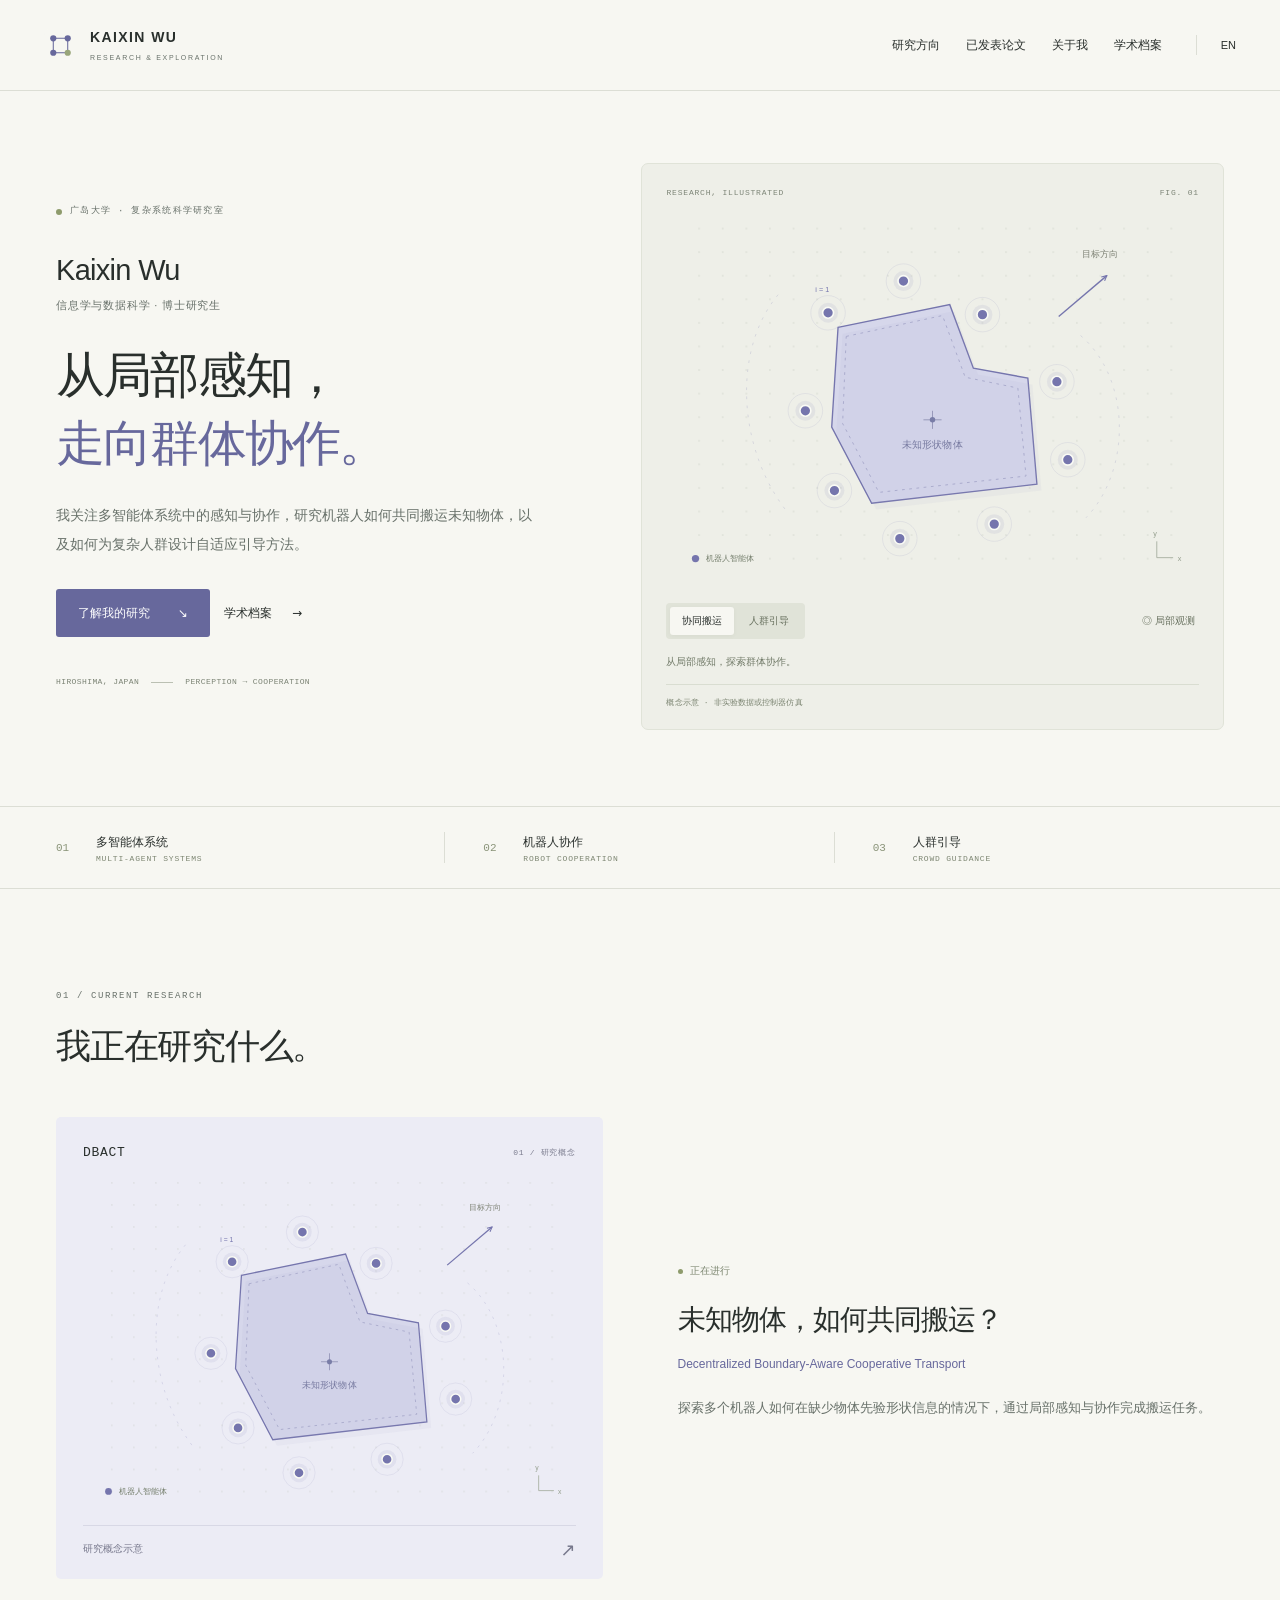
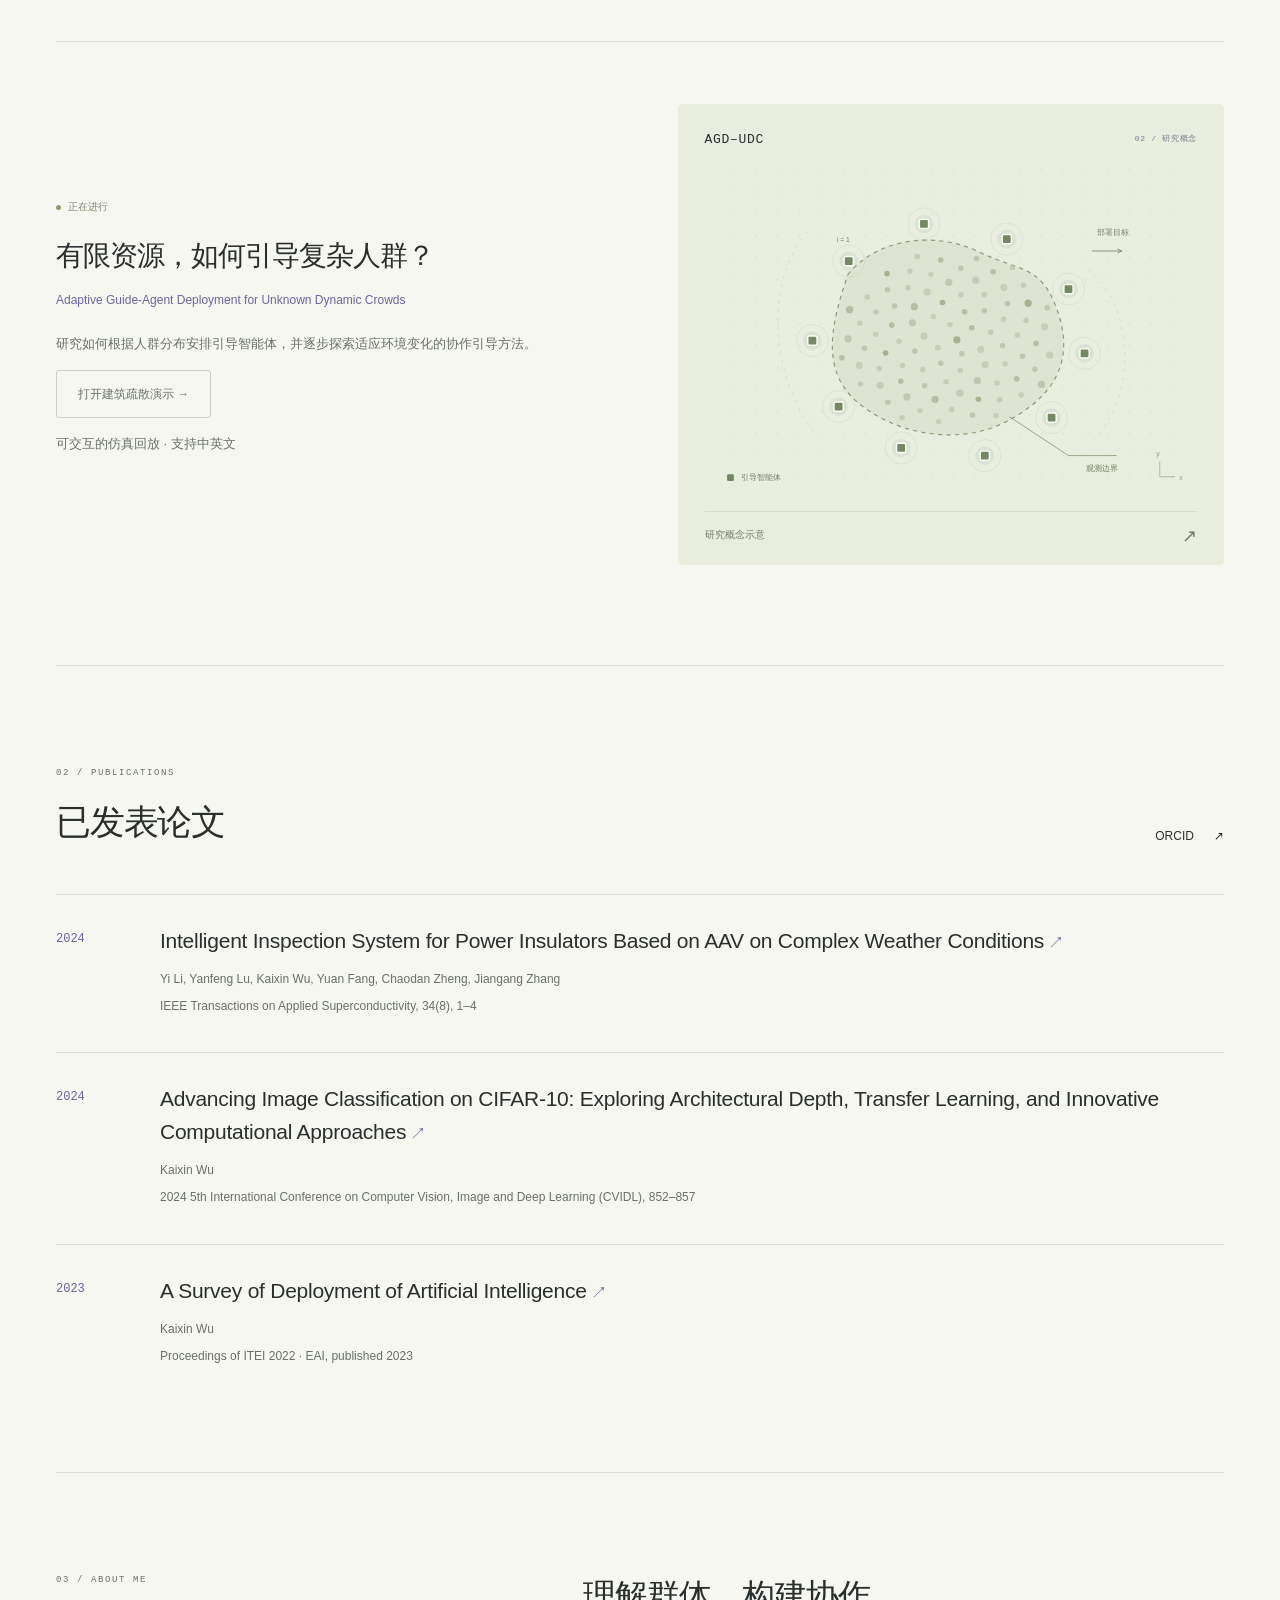
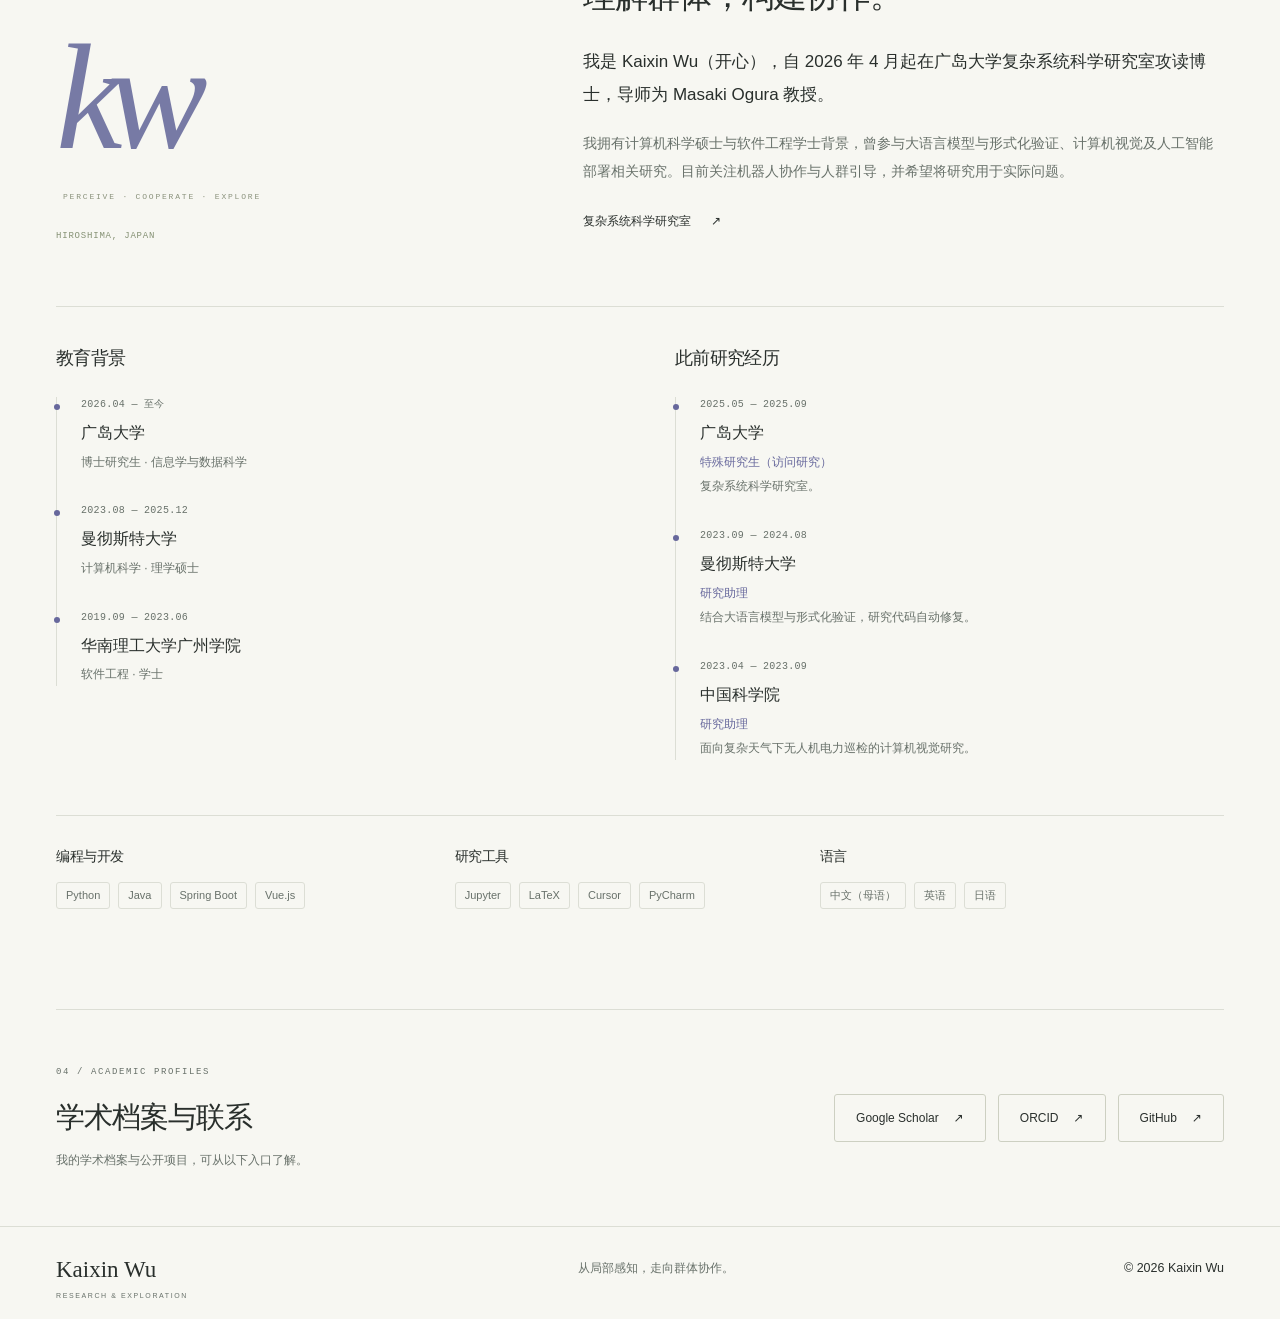
==== commit 788efc21: "Publish bilingual Atrium 100 evacuation replay" ====
--- a/site/index.html
+++ b/site/index.html
@@ -1,9 +1,9 @@
-<!doctype html><html lang="zh-CN"><head><meta charset="utf-8"><meta name="viewport" content="width=device-width,initial-scale=1"><title>Kaixin Wu · 个人研究主页</title><meta name="description" content="我关注多智能体系统中的感知与协作，研究机器人如何共同搬运未知物体，以及如何为复杂人群设计自适应引导方法。"><meta name="theme-color" content="#f7f7f2"><meta property="og:title" content="Kaixin Wu · Research & Exploration"><meta property="og:type" content="website"><meta property="og:image" content="https://wu-kaixin.github.io/collective-horizons/assets/social-card.png"><meta property="og:description" content="我关注多智能体系统中的感知与协作，研究机器人如何共同搬运未知物体，以及如何为复杂人群设计自适应引导方法。"><link rel="canonical" href="https://wu-kaixin.github.io/collective-horizons/"><link rel="alternate" hreflang="zh-CN" href="https://wu-kaixin.github.io/collective-horizons/"><link rel="alternate" hreflang="en" href="https://wu-kaixin.github.io/collective-horizons/en/"><link rel="icon" href="./assets/favicon.svg"><link rel="stylesheet" href="./assets/style.css"><link rel="stylesheet" href="./assets/portfolio.css"><script defer src="./assets/app.js"></script></head><body data-language="zh"><a class="skip" href="#main">跳至内容</a><header class="site-header"><div class="header-inner"><a class="brand" href="./"><img src="./assets/favicon.svg" width="33" height="33" alt=""><span>KAIXIN WU<small>RESEARCH & EXPLORATION</small></span></a><nav class="main-nav" id="navigation" aria-label="主导航"><a href="#research">研究方向</a><a href="#publications">已发表论文</a><a href="#about">关于我</a><a href="#profiles">学术档案</a></nav><div class="header-actions"><a class="lang-switch" href="en/" aria-label="Switch to English">EN</a><button class="menu-button" aria-expanded="false" aria-controls="navigation" aria-label="打开导航">☰</button></div></div></header>
+<!doctype html><html lang="zh-CN"><head><meta charset="utf-8"><meta name="viewport" content="width=device-width,initial-scale=1"><title>Kaixin Wu · 个人研究主页</title><meta name="description" content="我关注多智能体系统中的感知与协作，研究机器人如何共同搬运未知物体，以及如何为复杂人群设计自适应引导方法。"><meta name="theme-color" content="#f7f7f2"><meta property="og:title" content="Kaixin Wu · Research & Exploration"><meta property="og:type" content="website"><meta property="og:image" content="https://wu-kaixin.github.io/assets/social-card.png"><meta property="og:description" content="我关注多智能体系统中的感知与协作，研究机器人如何共同搬运未知物体，以及如何为复杂人群设计自适应引导方法。"><link rel="canonical" href="https://wu-kaixin.github.io/"><link rel="alternate" hreflang="zh-CN" href="https://wu-kaixin.github.io/"><link rel="alternate" hreflang="en" href="https://wu-kaixin.github.io/en/"><link rel="icon" href="./assets/favicon.svg"><link rel="stylesheet" href="./assets/style.css"><link rel="stylesheet" href="./assets/portfolio.css"><script defer src="./assets/app.js"></script></head><body data-language="zh"><a class="skip" href="#main">跳至内容</a><header class="site-header"><div class="header-inner"><a class="brand" href="./"><img src="./assets/favicon.svg" width="33" height="33" alt=""><span>KAIXIN WU<small>RESEARCH & EXPLORATION</small></span></a><nav class="main-nav" id="navigation" aria-label="主导航"><a href="#research">研究方向</a><a href="#publications">已发表论文</a><a href="#about">关于我</a><a href="#profiles">学术档案</a></nav><div class="header-actions"><a class="lang-switch" href="en/" aria-label="Switch to English">EN</a><button class="menu-button" aria-expanded="false" aria-controls="navigation" aria-label="打开导航">☰</button></div></div></header>
 <main id="main"><section class="pf-hero wrap"><div class="pf-hero-copy"><div class="pf-eyebrow"><i></i>广岛大学 · 复杂系统科学研究室</div><p class="pf-name">Kaixin Wu<span>信息学与数据科学 · 博士研究生</span></p><h1>从局部感知，<br><em>走向群体协作。</em></h1><p class="pf-intro">我关注多智能体系统中的感知与协作，研究机器人如何共同搬运未知物体，以及如何为复杂人群设计自适应引导方法。</p><div class="hero-buttons"><a class="button primary" href="#research">了解我的研究 <span>↘</span></a><a class="pf-text-link" href="#profiles">学术档案 <span>→</span></a></div><p class="pf-location">HIROSHIMA, JAPAN <span></span> PERCEPTION → COOPERATION</p></div>
 <div class="pf-visual" data-concept-root data-prefix="./" data-language="zh"><div class="pf-visual-top"><span>RESEARCH, ILLUSTRATED</span><span data-concept-index>FIG. 01</span></div><img data-concept-image src="./assets/concept-transport-zh.svg" width="620" height="440" alt="机器人协作概念图"><div class="pf-visual-controls"><div role="group" aria-label="研究示意主题"><button data-mode="transport" aria-pressed="true" disabled>协同搬运</button><button data-mode="crowd" aria-pressed="false" disabled>人群引导</button></div><button class="pf-sensing" data-sensing aria-pressed="false" disabled>◎ 局部观测</button></div><p data-concept-caption>从局部感知，探索群体协作。</p><div class="pf-figure-note">概念示意 · 非实验数据或控制器仿真</div></div></section>
 <div class="pf-topic-strip"><div class="wrap"><span><b>01</b>多智能体系统<small>MULTI-AGENT SYSTEMS</small></span><span><b>02</b>机器人协作<small>ROBOT COOPERATION</small></span><span><b>03</b>人群引导<small>CROWD GUIDANCE</small></span></div></div>
-<section id="research" class="section wrap"><div class="pf-section-heading"><div><span class="eyebrow">01 / CURRENT RESEARCH</span><h2>我正在研究什么。</h2></div></div><article class="pf-project "><div class="pf-project-art transport"><div class="pf-art-top"><span>DBACT</span><span>01 / 研究概念</span></div><img src="./assets/concept-transport-zh.svg" alt="研究主题概念示意，非实验结果" width="620" height="440" loading="lazy"><div class="pf-art-bottom">研究概念示意<span>↗</span></div></div><div class="pf-project-copy"><span class="pf-status"><i></i>正在进行</span><h3>未知物体，如何共同搬运？</h3><p class="pf-project-subtitle">Decentralized Boundary-Aware Cooperative Transport</p><p>探索多个机器人如何在缺少物体先验形状信息的情况下，通过局部感知与协作完成搬运任务。</p></div></article><article class="pf-project reverse"><div class="pf-project-art crowd"><div class="pf-art-top"><span>AGD–UDC</span><span>02 / 研究概念</span></div><img src="./assets/concept-crowd-zh.svg" alt="研究主题概念示意，非实验结果" width="620" height="440" loading="lazy"><div class="pf-art-bottom">研究概念示意<span>↗</span></div></div><div class="pf-project-copy"><span class="pf-status"><i></i>正在进行</span><h3>有限资源，如何引导复杂人群？</h3><p class="pf-project-subtitle">Adaptive Guide-Agent Deployment for Unknown Dynamic Crowds</p><p>研究如何根据人群分布安排引导智能体，并逐步探索适应环境变化的协作引导方法。</p></div></article></section>
+<section id="research" class="section wrap"><div class="pf-section-heading"><div><span class="eyebrow">01 / CURRENT RESEARCH</span><h2>我正在研究什么。</h2></div></div><article class="pf-project "><div class="pf-project-art transport"><div class="pf-art-top"><span>DBACT</span><span>01 / 研究概念</span></div><img src="./assets/concept-transport-zh.svg" alt="研究主题概念示意，非实验结果" width="620" height="440" loading="lazy"><div class="pf-art-bottom">研究概念示意<span>↗</span></div></div><div class="pf-project-copy"><span class="pf-status"><i></i>正在进行</span><h3>未知物体，如何共同搬运？</h3><p class="pf-project-subtitle">Decentralized Boundary-Aware Cooperative Transport</p><p>探索多个机器人如何在缺少物体先验形状信息的情况下，通过局部感知与协作完成搬运任务。</p></div></article><article class="pf-project reverse"><div class="pf-project-art crowd"><div class="pf-art-top"><span>AGD–UDC</span><span>02 / 研究概念</span></div><img src="./assets/concept-crowd-zh.svg" alt="研究主题概念示意，非实验结果" width="620" height="440" loading="lazy"><div class="pf-art-bottom">研究概念示意<span>↗</span></div></div><div class="pf-project-copy"><span class="pf-status"><i></i>正在进行</span><h3>有限资源，如何引导复杂人群？</h3><p class="pf-project-subtitle">Adaptive Guide-Agent Deployment for Unknown Dynamic Crowds</p><p>研究如何根据人群分布安排引导智能体，并逐步探索适应环境变化的协作引导方法。</p><p><a class="button secondary" href="./evacuation/?lang=zh">打开建筑疏散演示 →</a></p><p>可交互的仿真回放 · 支持中英文</p></div></article></section>
 <section id="publications" class="section wrap pf-publications"><div class="pf-section-heading"><div><span class="eyebrow">02 / PUBLICATIONS</span><h2>已发表论文</h2></div><a class="pf-text-link" href="https://orcid.org/0009-0009-8963-4432" target="_blank" rel="noopener noreferrer">ORCID <span>↗</span></a></div><article class="pf-publication"><span class="pf-publication-year">2024</span><div><h3><a href="https://doi.org/10.1109/TASC.2024.3465368" target="_blank" rel="noopener noreferrer">Intelligent Inspection System for Power Insulators Based on AAV on Complex Weather Conditions<span aria-hidden="true"> ↗</span></a></h3><p>Yi Li, Yanfeng Lu, Kaixin Wu, Yuan Fang, Chaodan Zheng, Jiangang Zhang</p><p class="pf-publication-venue">IEEE Transactions on Applied Superconductivity, 34(8), 1–4</p></div></article><article class="pf-publication"><span class="pf-publication-year">2024</span><div><h3><a href="https://doi.org/10.1109/CVIDL62147.2024.10604269" target="_blank" rel="noopener noreferrer">Advancing Image Classification on CIFAR-10: Exploring Architectural Depth, Transfer Learning, and Innovative Computational Approaches<span aria-hidden="true"> ↗</span></a></h3><p>Kaixin Wu</p><p class="pf-publication-venue">2024 5th International Conference on Computer Vision, Image and Deep Learning (CVIDL), 852–857</p></div></article><article class="pf-publication"><span class="pf-publication-year">2023</span><div><h3><a href="https://doi.org/10.4108/eai.23-12-2022.2329084" target="_blank" rel="noopener noreferrer">A Survey of Deployment of Artificial Intelligence<span aria-hidden="true"> ↗</span></a></h3><p>Kaixin Wu</p><p class="pf-publication-venue">Proceedings of ITEI 2022 · EAI, published 2023</p></div></article></section>
-<section id="about" class="section wrap pf-about"><div><span class="eyebrow">03 / ABOUT ME</span><div class="pf-monogram" aria-hidden="true">kw<span>PERCEIVE · COOPERATE · EXPLORE</span></div><p>HIROSHIMA, JAPAN</p></div><div><h2>理解群体，构建协作。</h2><p>我是 Kaixin Wu（开心），自 2026 年 4 月起在广岛大学复杂系统科学研究室攻读博士，导师为 Masaki Ogura 教授。</p><p>我拥有计算机科学硕士与软件工程学士背景，曾参与大语言模型与形式化验证、计算机视觉及人工智能部署相关研究。目前关注机器人协作与人群引导，并希望将研究用于实际问题。</p><div class="about-links"><a class="pf-text-link" href="https://csslab.jp/members/" target="_blank" rel="noopener noreferrer">复杂系统科学研究室 <span>↗</span></a></div></div><div class="pf-background"><section aria-labelledby="education-title"><h3 id="education-title">教育背景</h3><ol class="pf-cv-list"><li><span class="pf-cv-date">2026.04 — 至今</span><h4>广岛大学</h4><p>博士研究生 · 信息学与数据科学</p></li><li><span class="pf-cv-date">2023.08 — 2025.12</span><h4>曼彻斯特大学</h4><p>计算机科学 · 理学硕士</p></li><li><span class="pf-cv-date">2019.09 — 2023.06</span><h4>华南理工大学广州学院</h4><p>软件工程 · 学士</p></li></ol></section><section aria-labelledby="experience-title"><h3 id="experience-title">此前研究经历</h3><ol class="pf-cv-list"><li><span class="pf-cv-date">2025.05 — 2025.09</span><h4>广岛大学</h4><p class="pf-cv-role">特殊研究生（访问研究）</p><p>复杂系统科学研究室。</p></li><li><span class="pf-cv-date">2023.09 — 2024.08</span><h4>曼彻斯特大学</h4><p class="pf-cv-role">研究助理</p><p>结合大语言模型与形式化验证，研究代码自动修复。</p></li><li><span class="pf-cv-date">2023.04 — 2023.09</span><h4>中国科学院</h4><p class="pf-cv-role">研究助理</p><p>面向复杂天气下无人机电力巡检的计算机视觉研究。</p></li></ol></section></div><div class="pf-skills-grid"><section><h3>编程与开发</h3><ul><li>Python</li><li>Java</li><li>Spring Boot</li><li>Vue.js</li></ul></section><section><h3>研究工具</h3><ul><li>Jupyter</li><li>LaTeX</li><li>Cursor</li><li>PyCharm</li></ul></section><section><h3>语言</h3><ul><li>中文（母语）</li><li>英语</li><li>日语（JLPT N1）</li></ul></section></div></section>
+<section id="about" class="section wrap pf-about"><div><span class="eyebrow">03 / ABOUT ME</span><div class="pf-monogram" aria-hidden="true">kw<span>PERCEIVE · COOPERATE · EXPLORE</span></div><p>HIROSHIMA, JAPAN</p></div><div><h2>理解群体，构建协作。</h2><p>我是 Kaixin Wu（开心），自 2026 年 4 月起在广岛大学复杂系统科学研究室攻读博士，导师为 Masaki Ogura 教授。</p><p>我拥有计算机科学硕士与软件工程学士背景，曾参与大语言模型与形式化验证、计算机视觉及人工智能部署相关研究。目前关注机器人协作与人群引导，并希望将研究用于实际问题。</p><div class="about-links"><a class="pf-text-link" href="https://csslab.jp/members/" target="_blank" rel="noopener noreferrer">复杂系统科学研究室 <span>↗</span></a></div></div><div class="pf-background"><section aria-labelledby="education-title"><h3 id="education-title">教育背景</h3><ol class="pf-cv-list"><li><span class="pf-cv-date">2026.04 — 至今</span><h4>广岛大学</h4><p>博士研究生 · 信息学与数据科学</p></li><li><span class="pf-cv-date">2023.08 — 2025.12</span><h4>曼彻斯特大学</h4><p>计算机科学 · 理学硕士</p></li><li><span class="pf-cv-date">2019.09 — 2023.06</span><h4>华南理工大学广州学院</h4><p>软件工程 · 学士</p></li></ol></section><section aria-labelledby="experience-title"><h3 id="experience-title">此前研究经历</h3><ol class="pf-cv-list"><li><span class="pf-cv-date">2025.05 — 2025.09</span><h4>广岛大学</h4><p class="pf-cv-role">特殊研究生（访问研究）</p><p>复杂系统科学研究室。</p></li><li><span class="pf-cv-date">2023.09 — 2024.08</span><h4>曼彻斯特大学</h4><p class="pf-cv-role">研究助理</p><p>结合大语言模型与形式化验证，研究代码自动修复。</p></li><li><span class="pf-cv-date">2023.04 — 2023.09</span><h4>中国科学院</h4><p class="pf-cv-role">研究助理</p><p>面向复杂天气下无人机电力巡检的计算机视觉研究。</p></li></ol></section></div><div class="pf-skills-grid"><section><h3>编程与开发</h3><ul><li>Python</li><li>Java</li><li>Spring Boot</li><li>Vue.js</li></ul></section><section><h3>研究工具</h3><ul><li>Jupyter</li><li>LaTeX</li><li>Cursor</li><li>PyCharm</li></ul></section><section><h3>语言</h3><ul><li>中文（母语）</li><li>英语</li><li>日语</li></ul></section></div></section>
 <section id="profiles" class="pf-contact wrap"><div><span class="eyebrow">04 / ACADEMIC PROFILES</span><h2>学术档案与联系</h2><p>我的学术档案与公开项目，可从以下入口了解。</p></div><div class="profile-links"><a class="button secondary" href="https://scholar.google.com/citations?hl=zh-CN&amp;user=kzJ1vUcAAAAJ" target="_blank" rel="noopener noreferrer">Google Scholar <span aria-hidden="true">↗</span></a><a class="button secondary" href="https://orcid.org/0009-0009-8963-4432" target="_blank" rel="noopener noreferrer">ORCID <span aria-hidden="true">↗</span></a><a class="button secondary" href="https://github.com/Wu-kaixin" target="_blank" rel="noopener noreferrer">GitHub <span aria-hidden="true">↗</span></a></div></section></main>
 <footer><div class="footer-inner"><a class="footer-brand" href="#main">Kaixin Wu<span>RESEARCH & EXPLORATION</span></a><p>从局部感知，走向群体协作。</p><small>© 2026 Kaixin Wu</small></div></footer></body></html>
